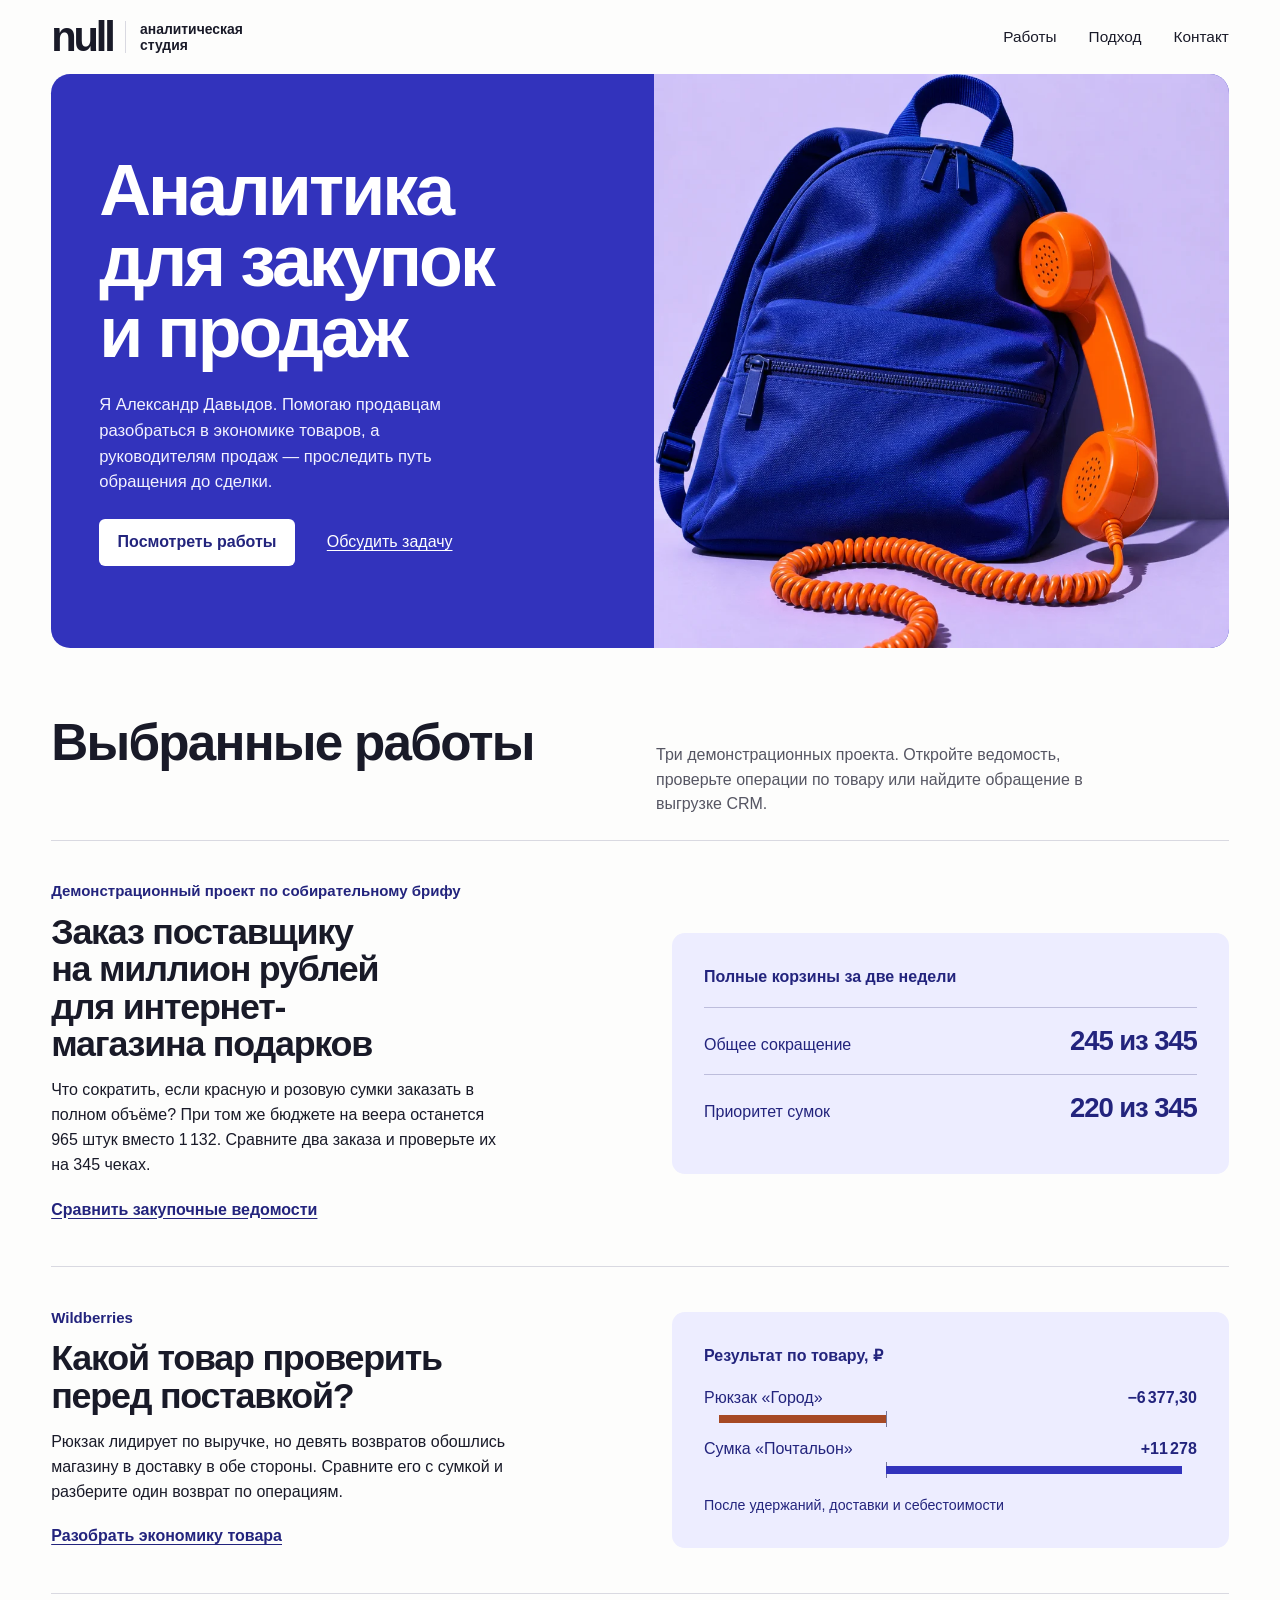
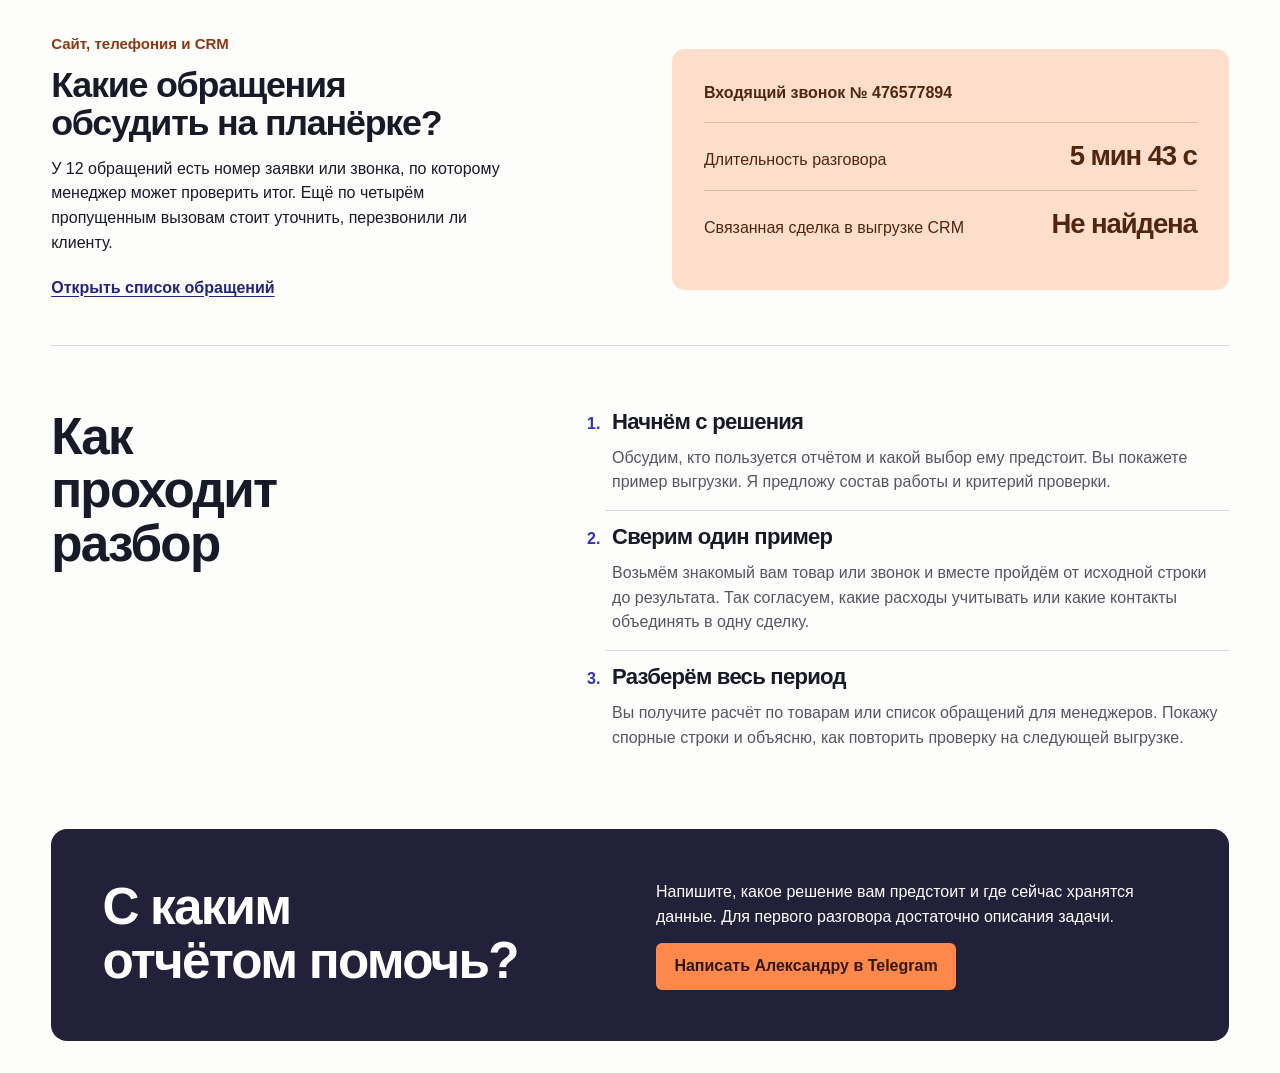
==== index.html @ a8986201 "Publish the gift shop order case and budget calculator" ====
<!doctype html><html lang="ru"><head><meta charset="utf-8"><meta name="viewport" content="width=device-width,initial-scale=1"><title>Аналитическая студия Александра Давыдова · null</title><meta name="description" content="Аналитическая студия Александра Давыдова. Разбор экономики товаров, сверка обращений с CRM и закупка в пределах бюджета."><link rel="stylesheet" href="style.css?v=4"></head><body class="home"><nav aria-label="Основное меню"><a class="brand" href="index.html" aria-label="Студия null, главная">null<span>аналитическая студия</span></a><div><a href="#cases">Работы</a><a href="#approach">Подход</a><a href="#contact">Контакт</a></div></nav><main><header class="studio-intro">
  <div class="hero-copy">
    <h1>Аналитика для закупок и продаж</h1>
    <p>Я Александр Давыдов. Помогаю продавцам разобраться в экономике товаров, а руководителям продаж — проследить путь обращения до сделки.</p>
    <div class="actions"><a class="button" href="#cases">Посмотреть работы</a><a href="#contact">Обсудить задачу</a></div>
  </div>
  <img class="hero-art" src="studio-still-life.webp" width="960" height="960" fetchpriority="high" alt="Синий рюкзак и оранжевая телефонная трубка">
</header>

<section id="cases" class="portfolio">
  <header class="section-head">
    <h2>Выбранные работы</h2>
    <p>Три демонстрационных проекта. Откройте ведомость, проверьте операции по товару или найдите обращение в выгрузке CRM.</p>
  </header>
  <article class="work work-goods">
    <div class="work-copy">
      <p class="case-domain">Демонстрационный проект по собирательному брифу</p>
      <h3><a href="gift-shop-order.html">Заказ поставщику на миллион рублей для интернет-магазина подарков</a></h3>
      <p>Что сократить, если красную и розовую сумки заказать в полном объёме? При том же бюджете на веера останется 965 штук вместо 1 132. Сравните два заказа и проверьте их на 345 чеках.</p>
      <a class="case-link" href="gift-shop-order.html">Сравнить закупочные ведомости</a>
    </div>
    <figure class="sample calls purchase-sample"><figcaption>Полные корзины за две недели</figcaption><dl>
      <div><dt>Общее сокращение</dt><dd>245 из 345</dd></div>
      <div><dt>Приоритет сумок</dt><dd>220 из 345</dd></div>
    </dl></figure>
  </article>
  <article class="work work-goods">
    <div class="work-copy">
      <p class="case-domain">Wildberries</p>
      <h3><a href="wildberries.html">Какой товар проверить перед поставкой?</a></h3>
      <p>Рюкзак лидирует по выручке, но девять возвратов обошлись магазину в доставку в обе стороны. Сравните его с сумкой и разберите один возврат по операциям.</p>
      <a class="case-link" href="wildberries.html">Разобрать экономику товара</a>
    </div>
    <figure class="sample goods">
      <figcaption>Результат по товару, ₽</figcaption>
      <div class="bar-row"><div><span>Рюкзак «Город»</span><strong>−6 377,30</strong></div><div class="bar-track"><i class="loss"></i></div></div>
      <div class="bar-row"><div><span>Сумка «Почтальон»</span><strong>+11 278</strong></div><div class="bar-track"><i class="gain"></i></div></div>
      <p>После удержаний, доставки и себестоимости</p>
    </figure>
  </article>
  <article class="work work-sales">
    <div class="work-copy">
      <p class="case-domain">Сайт, телефония и CRM</p>
      <h3><a href="funnel.html">Какие обращения обсудить на планёрке?</a></h3>
      <p>У 12 обращений есть номер заявки или звонка, по которому менеджер может проверить итог. Ещё по четырём пропущенным вызовам стоит уточнить, перезвонили ли клиенту.</p>
      <a class="case-link" href="funnel.html">Открыть список обращений</a>
    </div>
    <figure class="sample calls">
      <figcaption>Входящий звонок № 476577894</figcaption>
      <dl><div><dt>Длительность разговора</dt><dd>5 мин 43 с</dd></div>
      <div><dt>Связанная сделка в выгрузке CRM</dt><dd>Не найдена</dd></div></dl>
    </figure>
  </article>
</section>

<section id="approach" class="approach">
  <h2>Как проходит разбор</h2>
  <ol>
    <li><h3>Начнём с решения</h3><p>Обсудим, кто пользуется отчётом и какой выбор ему предстоит. Вы покажете пример выгрузки. Я предложу состав работы и критерий проверки.</p></li>
    <li><h3>Сверим один пример</h3><p>Возьмём знакомый вам товар или звонок и вместе пройдём от исходной строки до результата. Так согласуем, какие расходы учитывать или какие контакты объединять в одну сделку.</p></li>
    <li><h3>Разберём весь период</h3><p>Вы получите расчёт по товарам или список обращений для менеджеров. Покажу спорные строки и объясню, как повторить проверку на следующей выгрузке.</p></li>
  </ol>
</section>

<section id="contact" class="studio-contact">
  <h2>С каким отчётом помочь?</h2>
  <div><p>Напишите, какое решение вам предстоит и где сейчас хранятся данные. Для первого разговора достаточно описания задачи.</p>
  <a class="button" href="https://t.me/Datalake">Написать Александру в Telegram</a></div>
</section>
</main><script>document.querySelectorAll('select').forEach(s=>s.addEventListener('change',()=>{s.closest('section').querySelectorAll('[data-panel]').forEach(e=>e.hidden=e.dataset.panel!==s.value)}));</script></body></html>
---- style.css ----
:root {
  color-scheme: light;
  --ink: #191a28;
  --muted: #565663;
  --blue: #3233bc;
  --blue-dark: #23247d;
  --lilac: #ededff;
  --peach: #ffdfcb;
  --orange: #ff884a;
  --line: #d9d9e1;
  --space: clamp(1rem, 4vw, 3.5rem);
  --measure: 1280px;
  font: 100%/1.55 Inter, "Helvetica Neue", Arial, sans-serif;
  color: var(--ink);
  background: #fdfdfc;
}
* { box-sizing: border-box; }
body, figure, dl, dd { margin: 0; }
html { scroll-padding-top: 1rem; }
main, nav { width: min(100%, var(--measure)); margin-inline: auto; padding-inline: var(--space); }
nav { display: flex; justify-content: space-between; align-items: center; gap: 1rem; padding-block: 1rem; }
.brand { display: inline-flex; gap: .8rem; align-items: center; font-weight: 800; font-size: 2.6rem; line-height: 1; letter-spacing: -.075em; color: var(--ink); }
.brand span { max-width: 8em; border-left: 1px solid var(--line); padding-left: .85rem; font-size: .87rem; font-weight: 550; letter-spacing: 0; line-height: 1.15; }
nav div, .actions { display: flex; align-items: center; gap: clamp(.8rem, 2.5vw, 2rem); flex-wrap: wrap; }
nav a { text-decoration: none; color: var(--ink); }
nav div a { font-size: .96rem; padding: .4rem 0; }
nav div a:hover, nav [aria-current=page] { text-decoration: underline; color: var(--blue); }
a { color: var(--blue-dark); text-underline-offset: .2em; }
a:focus-visible, summary:focus-visible, select:focus-visible, .scroll:focus-visible { outline: 3px solid #d75c1c; outline-offset: 3px; }
h1, h2, h3 { margin: 0; font-weight: 630; text-wrap: balance; line-height: 1.05; letter-spacing: -.034em; }
h1 { font-size: clamp(2.5rem, 5.1vw, 4.8rem); }
h2 { font-size: clamp(2rem, 4vw, 3.5rem); }
h3 { font-size: clamp(1.4rem, 2.2vw, 2rem); }
p { margin: .8rem 0; }
.button { display: inline-flex; align-items: center; justify-content: center; min-height: 46px; padding: .7rem 1.15rem; border-radius: .38rem; background: var(--blue); color: white; text-decoration: none; font-weight: 650; }
.button:hover { background: var(--blue-dark); }
.studio-intro { display: grid; grid-template-columns: 1.05fr 1fr; overflow: hidden; border-radius: 1.2rem; color: white; background: var(--blue); }
.hero-copy { align-self: center; padding: clamp(1.5rem, 3.75vw, 3.4rem); }
.hero-copy h1 { font-size: clamp(3rem, 5.6vw, 5.3rem); line-height: .99; max-width: 13ch; letter-spacing: -.041em; }
.hero-copy p { max-width: 38ch; margin: 1.5rem 0; color: #f2f2ff; font-size: clamp(1rem, 1.3vw, 1.14rem); }
.hero-copy .button { background: white; color: var(--blue-dark); }
.hero-copy .button:hover { background: var(--lilac); }
.hero-copy .actions > a:not(.button) { color: white; }
.hero-art { display: block; width: 100%; height: 100%; min-height: 23rem; object-fit: cover; }
.portfolio { padding-top: clamp(2.8rem, 5.3vw, 5rem); }
.section-head { display: grid; grid-template-columns: 1fr 1fr; gap: 2rem; align-items: baseline; padding-bottom: 1.4rem; }
.section-head p { color: var(--muted); margin: 0; max-width: 48ch; }
.work { display: grid; grid-template-columns: 1fr 1fr; gap: clamp(2rem, 5vw, 5rem); align-items: center; border-top: 1px solid var(--line); padding: clamp(1.6rem, 3vw, 2.8rem) 0; }
.work-copy > p:not(.case-domain) { max-width: 52ch; margin: .9rem 0; }
.case-domain { color: var(--blue-dark); font-size: .94rem; font-weight: 700; margin: 0 0 .7rem; }
.work-sales .case-domain { color: #8e3813; }
.work h3 { max-width: 23ch; font-size: clamp(1.8rem, 2.8vw, 2.6rem); }
.work h3 a { color: inherit; text-decoration: none; }
.work h3 a:hover, .case-link:hover { text-decoration: underline; }
.case-link { display: inline-block; padding-block: .35rem; font-weight: 650; }
.sample { min-width: 0; border-radius: .8rem; padding: clamp(1.25rem, 2.5vw, 2.3rem); font-variant-numeric: tabular-nums; }
.sample figcaption { font-weight: 650; margin-bottom: 1.05rem; }
.goods { background: var(--lilac); color: var(--blue-dark); }
.bar-row { margin-block: .65rem; }
.bar-row > div:first-child { display: flex; justify-content: space-between; align-items: baseline; gap: .6rem; }
.bar-row strong { white-space: nowrap; }
.bar-track { height: 1rem; position: relative; }
.bar-track::before { content: ""; position: absolute; left: 37%; inset-block: 0; width: 1px; background: #77779a; }
.bar-track i { position: absolute; top: .28rem; height: .48rem; }
.loss { background: #a64924; width: 33.93%; right: 63%; }
.gain { background: var(--blue); left: 37%; width: 60%; }
.goods > p { margin: 1rem 0 0; font-size: .89rem; }
.calls { color: #52250f; background: var(--peach); }
.calls dl > div { border-top: 1px solid #dbb99e; display: flex; align-items: baseline; justify-content: space-between; gap: .75rem; padding-block: .75rem; }
.calls dd { font-size: clamp(1.2rem, 2.15vw, 1.9rem); font-weight: 600; white-space: nowrap; letter-spacing: -.04em; }
.approach { border-top: 1px solid var(--line); display: grid; grid-template-columns: .85fr 1.15fr; gap: 3rem; padding-block: clamp(2.5rem, 5vw, 4.7rem); }
.approach h2 { max-width: 10ch; }
.approach ol { margin: 0; padding-left: 1.6rem; }
.approach li { padding: .9rem 0 .9rem .45rem; border-top: 1px solid var(--line); }
.approach li:first-child { padding-top: 0; border: 0; }
.approach li::marker { color: var(--blue); font-weight: 700; }
.approach h3 { font-size: 1.38rem; }
.approach li p { color: var(--muted); margin-bottom: 0; }
.studio-contact, .order { border-radius: 1rem; margin-bottom: 2rem; padding: clamp(1.4rem, 4vw, 3.7rem); background: #222139; color: white; }
.studio-contact { display: grid; grid-template-columns: 1fr 1fr; align-items: start; gap: 2rem; }
.studio-contact p { margin-top: 0; }
.studio-contact .button, .order .button { background: var(--orange); color: #331702; }
.studio-contact .button:hover, .order .button:hover { background: #ffac80; }
.study { --wash: var(--lilac); --study-ink: var(--blue-dark); }
.study-calls { --wash: var(--peach); --study-ink: #622908; }
.study main > header { background: var(--wash); color: var(--study-ink); padding: clamp(1.45rem, 4.5vw, 4.25rem); border-radius: 1rem; }
.study main > header h1 { max-width: 22ch; margin: .9rem 0 1.3rem; }
.study main > header p { max-width: 72ch; font-size: clamp(1rem, 1.35vw, 1.14rem); }
.study main > header a { color: inherit; font-weight: 650; }
.study small { font-size: .94rem; }
.study section { padding-block: clamp(1.8rem, 3vw, 3rem); border-bottom: 1px solid var(--line); }
.study section h2 { font-size: clamp(1.7rem, 2.8vw, 2.5rem); margin-bottom: 1rem; }
.study section p { max-width: 72ch; }
.study .order { margin-top: 1.8rem; }
.order .actions a:not(.button) { color: white; }
footer { color: var(--muted); padding: .5rem 0 2rem; }
.scroll { overflow-x: auto; max-width: 100%; }
table { width: 100%; border-collapse: collapse; font-variant-numeric: tabular-nums; }
th, td { padding: .65rem .85rem; border-bottom: 1px solid var(--line); text-align: right; }
td { white-space: nowrap; }
th { font-size: .9rem; background: #f2f2f5; }
td:first-child, th:first-child { text-align: left; }
.study-goods section:first-of-type tbody tr:last-child { background: var(--wash); font-weight: 650; }
label { display: flex; gap: .8rem; align-items: center; flex-wrap: wrap; }
select { font: inherit; border: 1px solid #898995; background: white; color: inherit; border-radius: .35rem; max-width: 100%; padding: .6rem; }
.formula { width: fit-content; background: var(--wash); color: var(--study-ink); border-radius: .35rem; padding: .6rem 1rem; font-size: clamp(1.1rem, 2vw, 1.65rem); font-variant-numeric: tabular-nums; }
summary { cursor: pointer; font-weight: 650; color: var(--study-ink); padding: .6rem 0; }
.bridge { max-width: 44rem; padding: 0; }
.bridge li { display: flex; justify-content: space-between; gap: 1rem; padding: .5rem .8rem; border-bottom: 1px solid var(--line); }
.bridge li:first-child, .bridge li:last-child { background: var(--wash); }
.scrolltip { display: none; color: var(--muted); font-size: .9rem; }
@media (max-width: 760px) {
  .studio-intro, .work, .section-head, .approach, .studio-contact { grid-template-columns: 1fr; }
  .hero-copy { padding: 1.6rem; }
  .hero-copy h1 { font-size: clamp(2.6rem, 8.5vw, 4rem); }
  .hero-art { min-height: 0; height: clamp(13rem, 74vw, 25rem); object-position: center 55%; }
  .section-head, .work, .approach, .studio-contact { gap: 1.1rem; }
  .scrolltip { display: block; }
  .calls dl > div { flex-wrap: wrap; }
  .approach h2 { max-width: none; }
}
@media (max-width: 540px) {
  .brand span { display: none; }
  nav div a { font-size: .92rem; }
  nav { padding-block: .85rem; }
  td, th { padding: .48rem; }
  .study main > header { padding-inline: 1.15rem; }
}

.purchase-sample { background: var(--lilac); color: var(--blue-dark); }
.purchase-sample dl > div { border-color: #bdbddc; }
.study blockquote { margin: 1.25rem 0; padding-left: 1rem; border-left: .24rem solid currentColor; }
#budget { width: 11rem; max-width: 100%; padding: .6rem; background: white; border: 1px solid #898995; border-radius: .35rem; font: inherit; }
#budget:focus-visible { outline: 3px solid #d75c1c; outline-offset: 3px; }
#budget-error { color: #903311; }
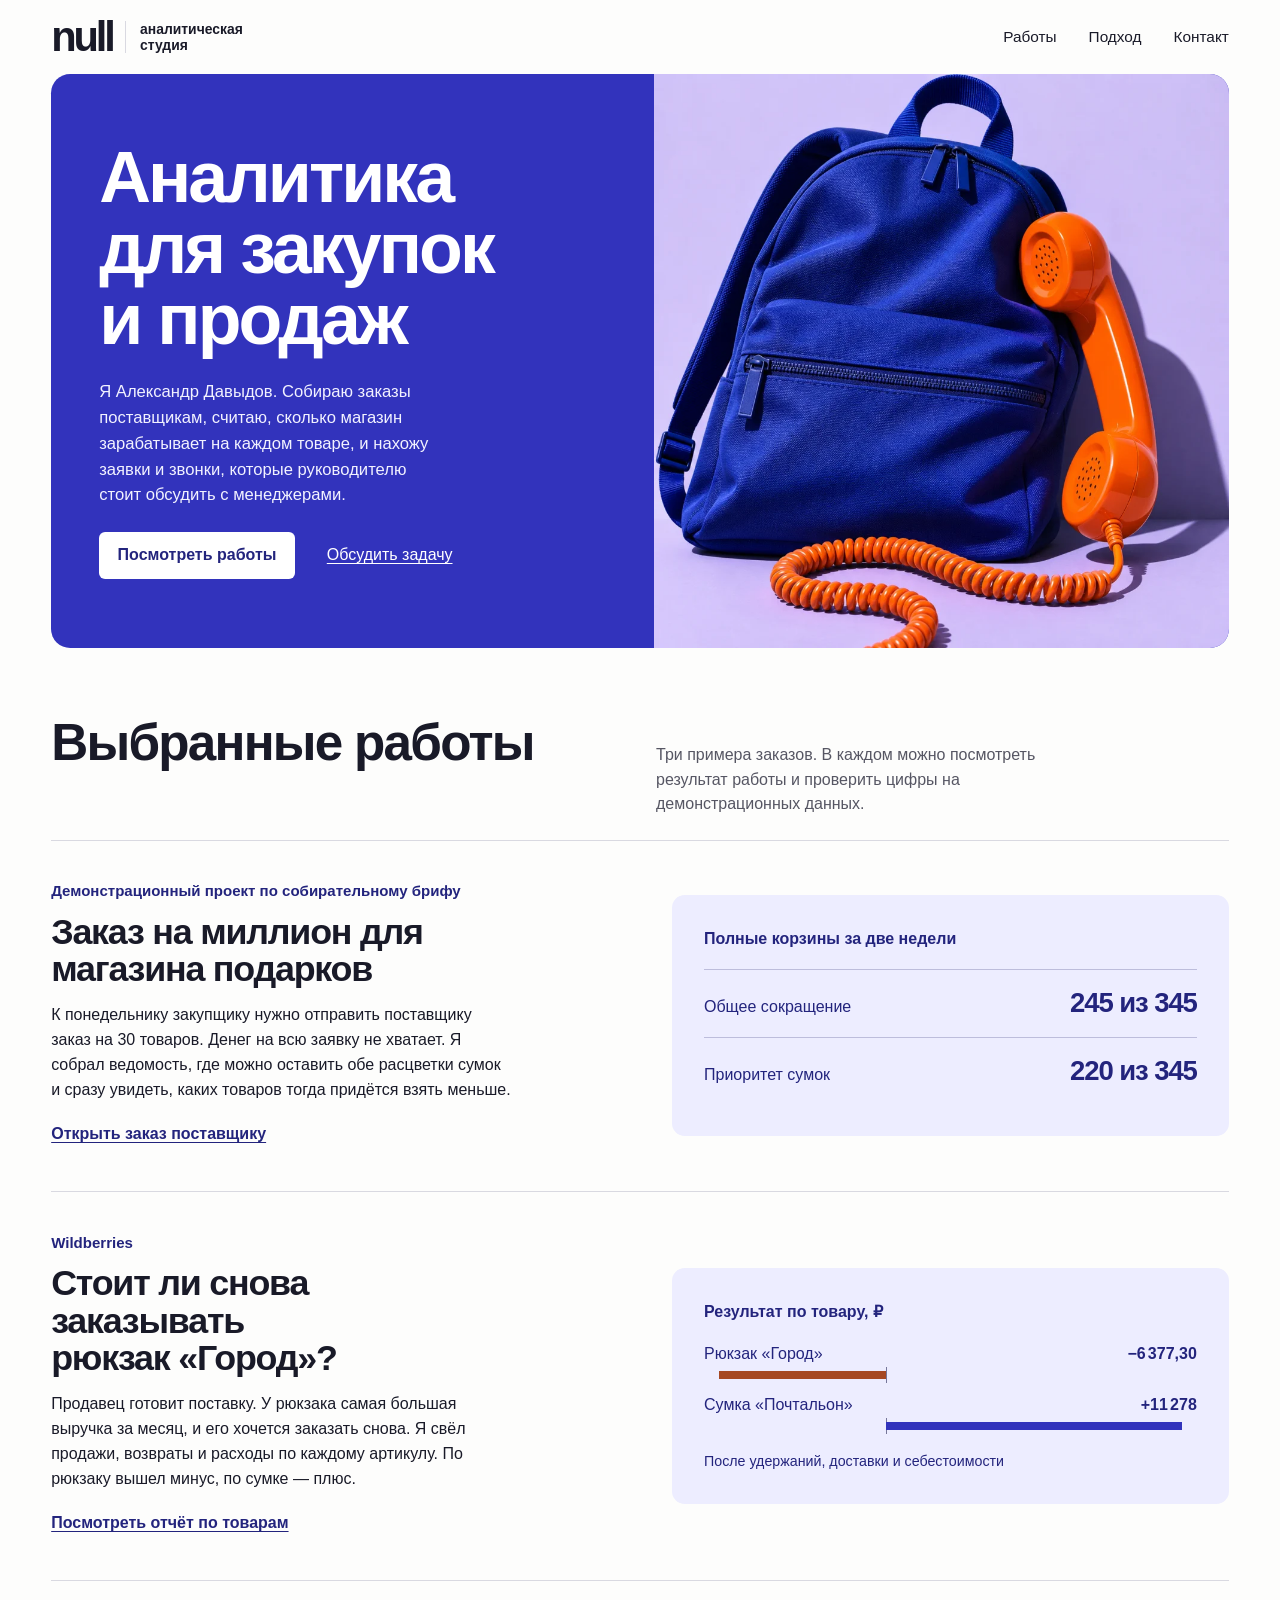
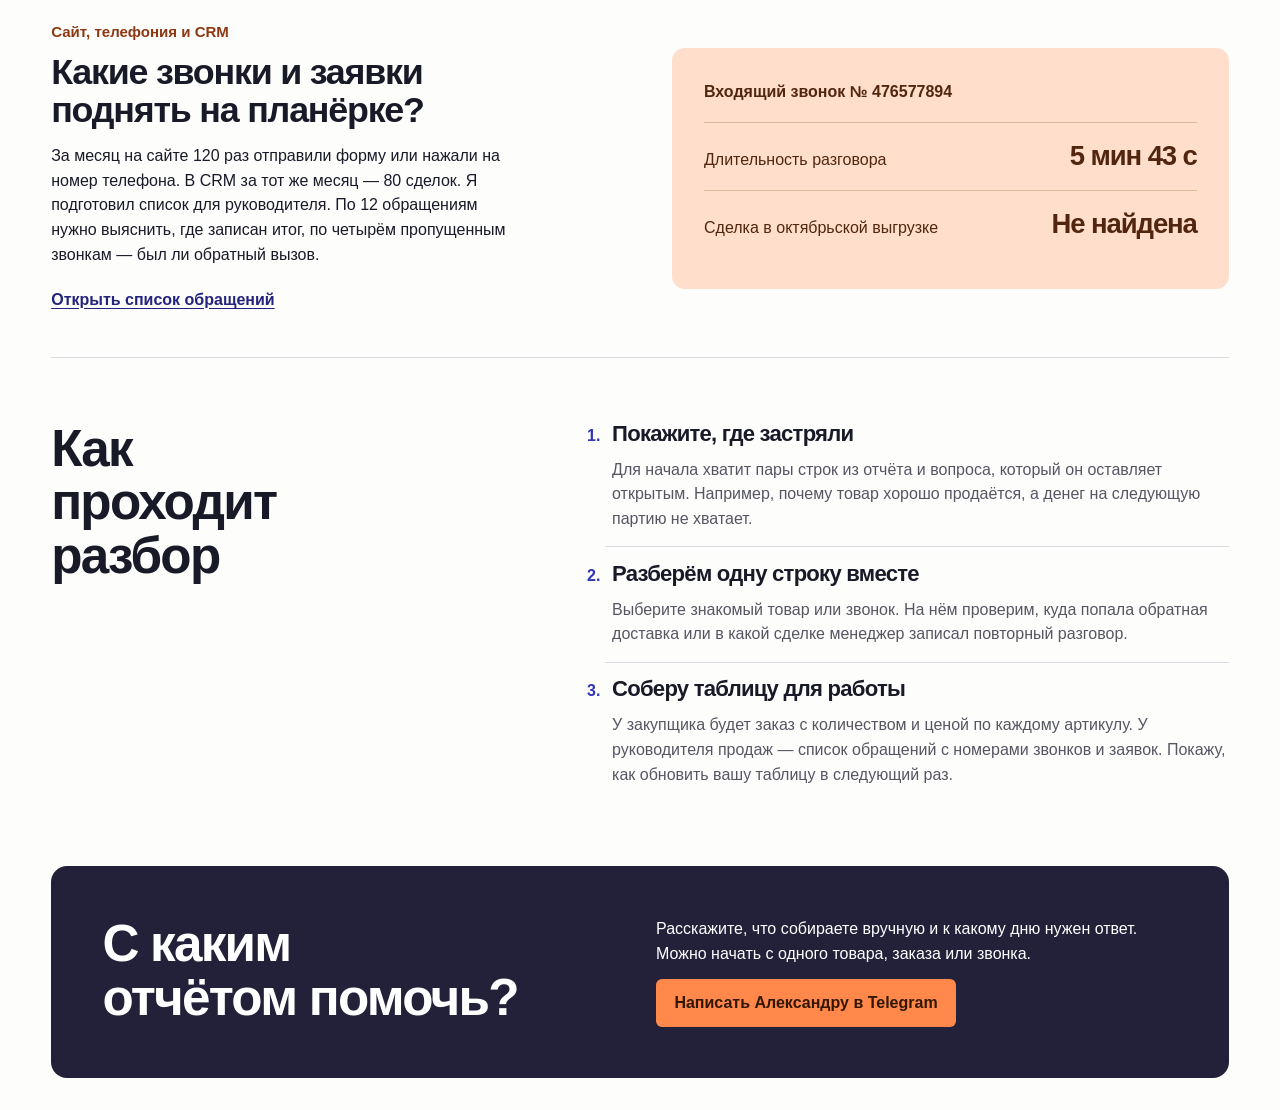
==== commit 65f17431: "Present studio work through buyer and sales decisions" ====
--- a/index.html
+++ b/index.html
@@ -1,7 +1,7 @@
 <!doctype html><html lang="ru"><head><meta charset="utf-8"><meta name="viewport" content="width=device-width,initial-scale=1"><title>Аналитическая студия Александра Давыдова · null</title><meta name="description" content="Аналитическая студия Александра Давыдова. Разбор экономики товаров, сверка обращений с CRM и закупка в пределах бюджета."><link rel="stylesheet" href="style.css?v=4"></head><body class="home"><nav aria-label="Основное меню"><a class="brand" href="index.html" aria-label="Студия null, главная">null<span>аналитическая студия</span></a><div><a href="#cases">Работы</a><a href="#approach">Подход</a><a href="#contact">Контакт</a></div></nav><main><header class="studio-intro">
   <div class="hero-copy">
     <h1>Аналитика для закупок и продаж</h1>
-    <p>Я Александр Давыдов. Помогаю продавцам разобраться в экономике товаров, а руководителям продаж — проследить путь обращения до сделки.</p>
+    <p>Я Александр Давыдов. Собираю заказы поставщикам, считаю, сколько магазин зарабатывает на каждом товаре, и нахожу заявки и звонки, которые руководителю стоит обсудить с менеджерами.</p>
     <div class="actions"><a class="button" href="#cases">Посмотреть работы</a><a href="#contact">Обсудить задачу</a></div>
   </div>
   <img class="hero-art" src="studio-still-life.webp" width="960" height="960" fetchpriority="high" alt="Синий рюкзак и оранжевая телефонная трубка">
@@ -10,14 +10,14 @@
 <section id="cases" class="portfolio">
   <header class="section-head">
     <h2>Выбранные работы</h2>
-    <p>Три демонстрационных проекта. Откройте ведомость, проверьте операции по товару или найдите обращение в выгрузке CRM.</p>
+    <p>Три примера заказов. В каждом можно посмотреть результат работы и проверить цифры на демонстрационных данных.</p>
   </header>
   <article class="work work-goods">
     <div class="work-copy">
       <p class="case-domain">Демонстрационный проект по собирательному брифу</p>
-      <h3><a href="gift-shop-order.html">Заказ поставщику на миллион рублей для интернет-магазина подарков</a></h3>
-      <p>Что сократить, если красную и розовую сумки заказать в полном объёме? При том же бюджете на веера останется 965 штук вместо 1 132. Сравните два заказа и проверьте их на 345 чеках.</p>
-      <a class="case-link" href="gift-shop-order.html">Сравнить закупочные ведомости</a>
+      <h3><a href="gift-shop-order.html">Заказ на миллион для магазина подарков</a></h3>
+      <p>К понедельнику закупщику нужно отправить поставщику заказ на 30 товаров. Денег на всю заявку не хватает. Я собрал ведомость, где можно оставить обе расцветки сумок и сразу увидеть, каких товаров тогда придётся взять меньше.</p>
+      <a class="case-link" href="gift-shop-order.html">Открыть заказ поставщику</a>
     </div>
     <figure class="sample calls purchase-sample"><figcaption>Полные корзины за две недели</figcaption><dl>
       <div><dt>Общее сокращение</dt><dd>245 из 345</dd></div>
@@ -27,9 +27,9 @@
   <article class="work work-goods">
     <div class="work-copy">
       <p class="case-domain">Wildberries</p>
-      <h3><a href="wildberries.html">Какой товар проверить перед поставкой?</a></h3>
-      <p>Рюкзак лидирует по выручке, но девять возвратов обошлись магазину в доставку в обе стороны. Сравните его с сумкой и разберите один возврат по операциям.</p>
-      <a class="case-link" href="wildberries.html">Разобрать экономику товара</a>
+      <h3><a href="wildberries.html">Стоит ли снова заказывать рюкзак «Город»?</a></h3>
+      <p>Продавец готовит поставку. У рюкзака самая большая выручка за месяц, и его хочется заказать снова. Я свёл продажи, возвраты и расходы по каждому артикулу. По рюкзаку вышел минус, по сумке — плюс.</p>
+      <a class="case-link" href="wildberries.html">Посмотреть отчёт по товарам</a>
     </div>
     <figure class="sample goods">
       <figcaption>Результат по товару, ₽</figcaption>
@@ -41,14 +41,14 @@
   <article class="work work-sales">
     <div class="work-copy">
       <p class="case-domain">Сайт, телефония и CRM</p>
-      <h3><a href="funnel.html">Какие обращения обсудить на планёрке?</a></h3>
-      <p>У 12 обращений есть номер заявки или звонка, по которому менеджер может проверить итог. Ещё по четырём пропущенным вызовам стоит уточнить, перезвонили ли клиенту.</p>
+      <h3><a href="funnel.html">Какие звонки и заявки поднять на планёрке?</a></h3>
+      <p>За месяц на сайте 120 раз отправили форму или нажали на номер телефона. В CRM за тот же месяц — 80 сделок. Я подготовил список для руководителя. По 12 обращениям нужно выяснить, где записан итог, по четырём пропущенным звонкам — был ли обратный вызов.</p>
       <a class="case-link" href="funnel.html">Открыть список обращений</a>
     </div>
     <figure class="sample calls">
       <figcaption>Входящий звонок № 476577894</figcaption>
       <dl><div><dt>Длительность разговора</dt><dd>5 мин 43 с</dd></div>
-      <div><dt>Связанная сделка в выгрузке CRM</dt><dd>Не найдена</dd></div></dl>
+      <div><dt>Сделка в октябрьской выгрузке</dt><dd>Не найдена</dd></div></dl>
     </figure>
   </article>
 </section>
@@ -56,15 +56,15 @@
 <section id="approach" class="approach">
   <h2>Как проходит разбор</h2>
   <ol>
-    <li><h3>Начнём с решения</h3><p>Обсудим, кто пользуется отчётом и какой выбор ему предстоит. Вы покажете пример выгрузки. Я предложу состав работы и критерий проверки.</p></li>
-    <li><h3>Сверим один пример</h3><p>Возьмём знакомый вам товар или звонок и вместе пройдём от исходной строки до результата. Так согласуем, какие расходы учитывать или какие контакты объединять в одну сделку.</p></li>
-    <li><h3>Разберём весь период</h3><p>Вы получите расчёт по товарам или список обращений для менеджеров. Покажу спорные строки и объясню, как повторить проверку на следующей выгрузке.</p></li>
+    <li><h3>Покажите, где застряли</h3><p>Для начала хватит пары строк из отчёта и вопроса, который он оставляет открытым. Например, почему товар хорошо продаётся, а денег на следующую партию не хватает.</p></li>
+    <li><h3>Разберём одну строку вместе</h3><p>Выберите знакомый товар или звонок. На нём проверим, куда попала обратная доставка или в какой сделке менеджер записал повторный разговор.</p></li>
+    <li><h3>Соберу таблицу для работы</h3><p>У закупщика будет заказ с количеством и ценой по каждому артикулу. У руководителя продаж — список обращений с номерами звонков и заявок. Покажу, как обновить вашу таблицу в следующий раз.</p></li>
   </ol>
 </section>
 
 <section id="contact" class="studio-contact">
   <h2>С каким отчётом помочь?</h2>
-  <div><p>Напишите, какое решение вам предстоит и где сейчас хранятся данные. Для первого разговора достаточно описания задачи.</p>
+  <div><p>Расскажите, что собираете вручную и к какому дню нужен ответ. Можно начать с одного товара, заказа или звонка.</p>
   <a class="button" href="https://t.me/Datalake">Написать Александру в Telegram</a></div>
 </section>
 </main><script>document.querySelectorAll('select').forEach(s=>s.addEventListener('change',()=>{s.closest('section').querySelectorAll('[data-panel]').forEach(e=>e.hidden=e.dataset.panel!==s.value)}));</script></body></html>
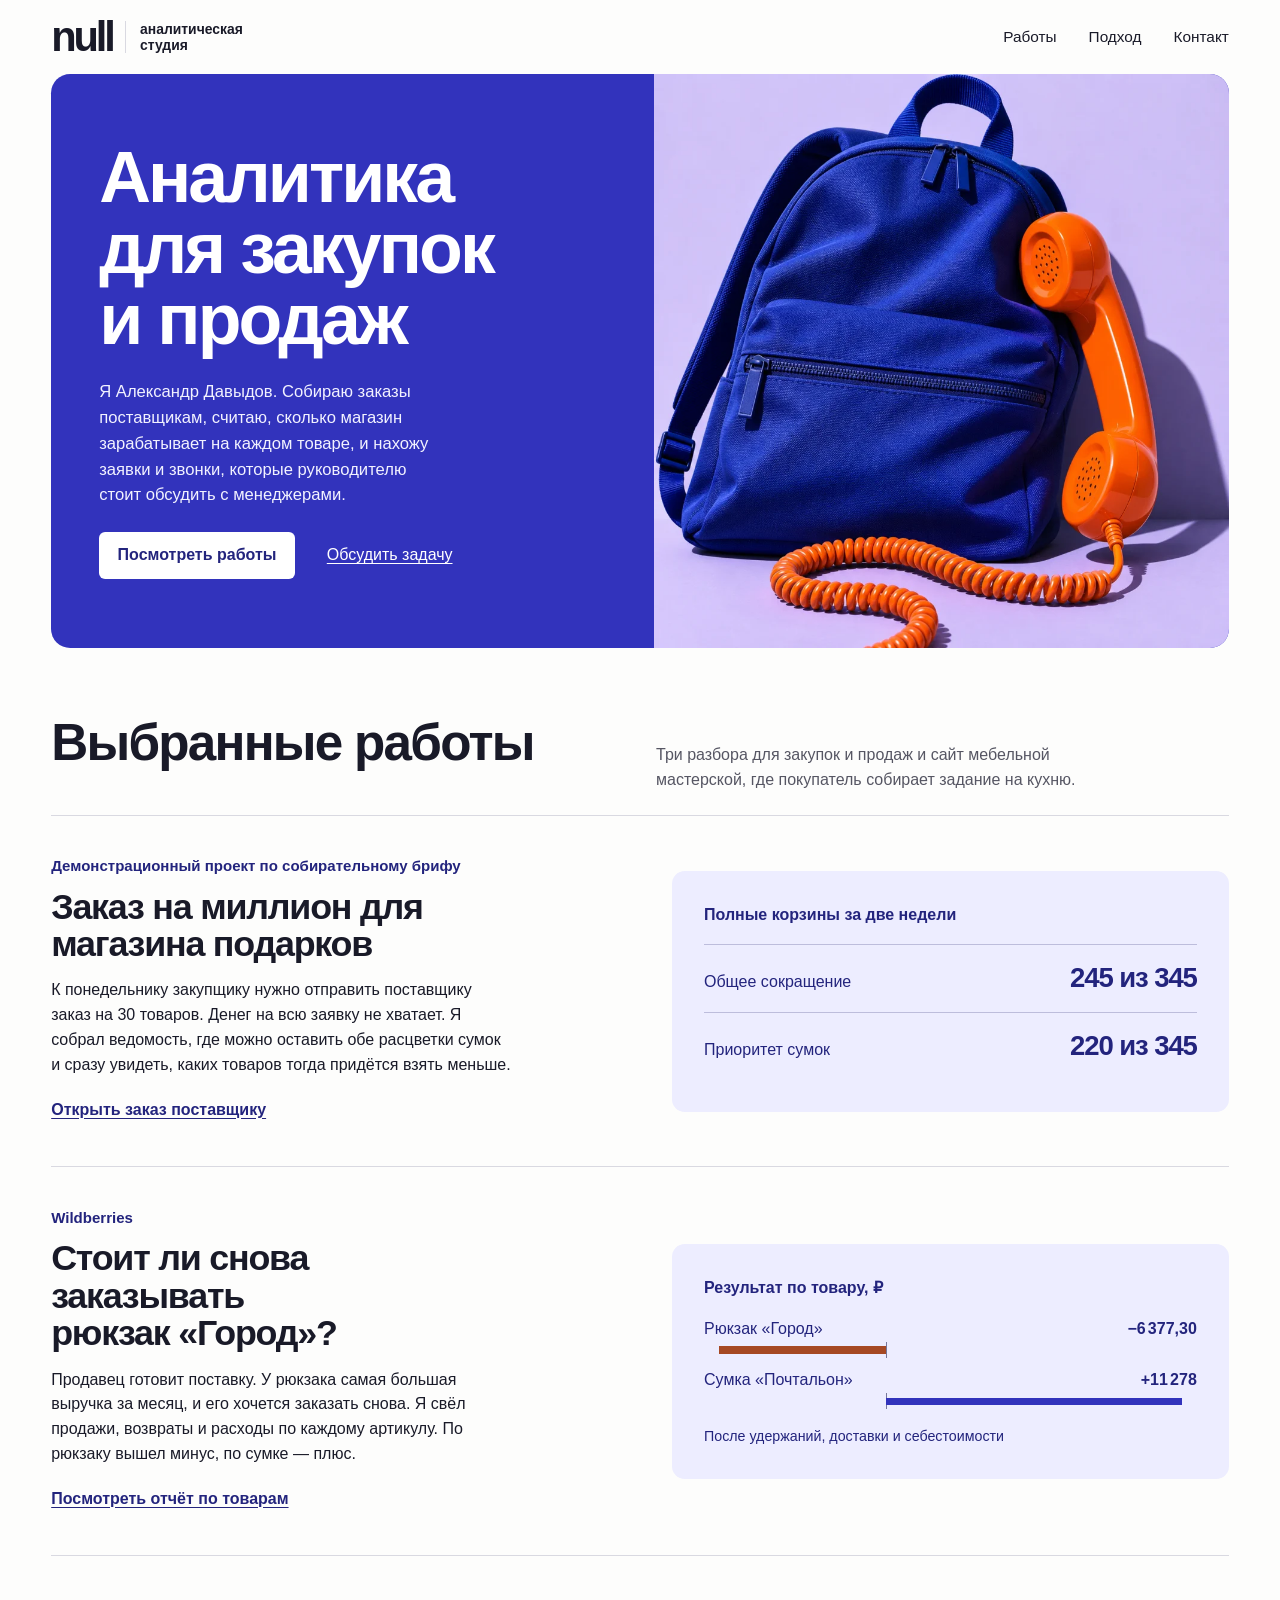
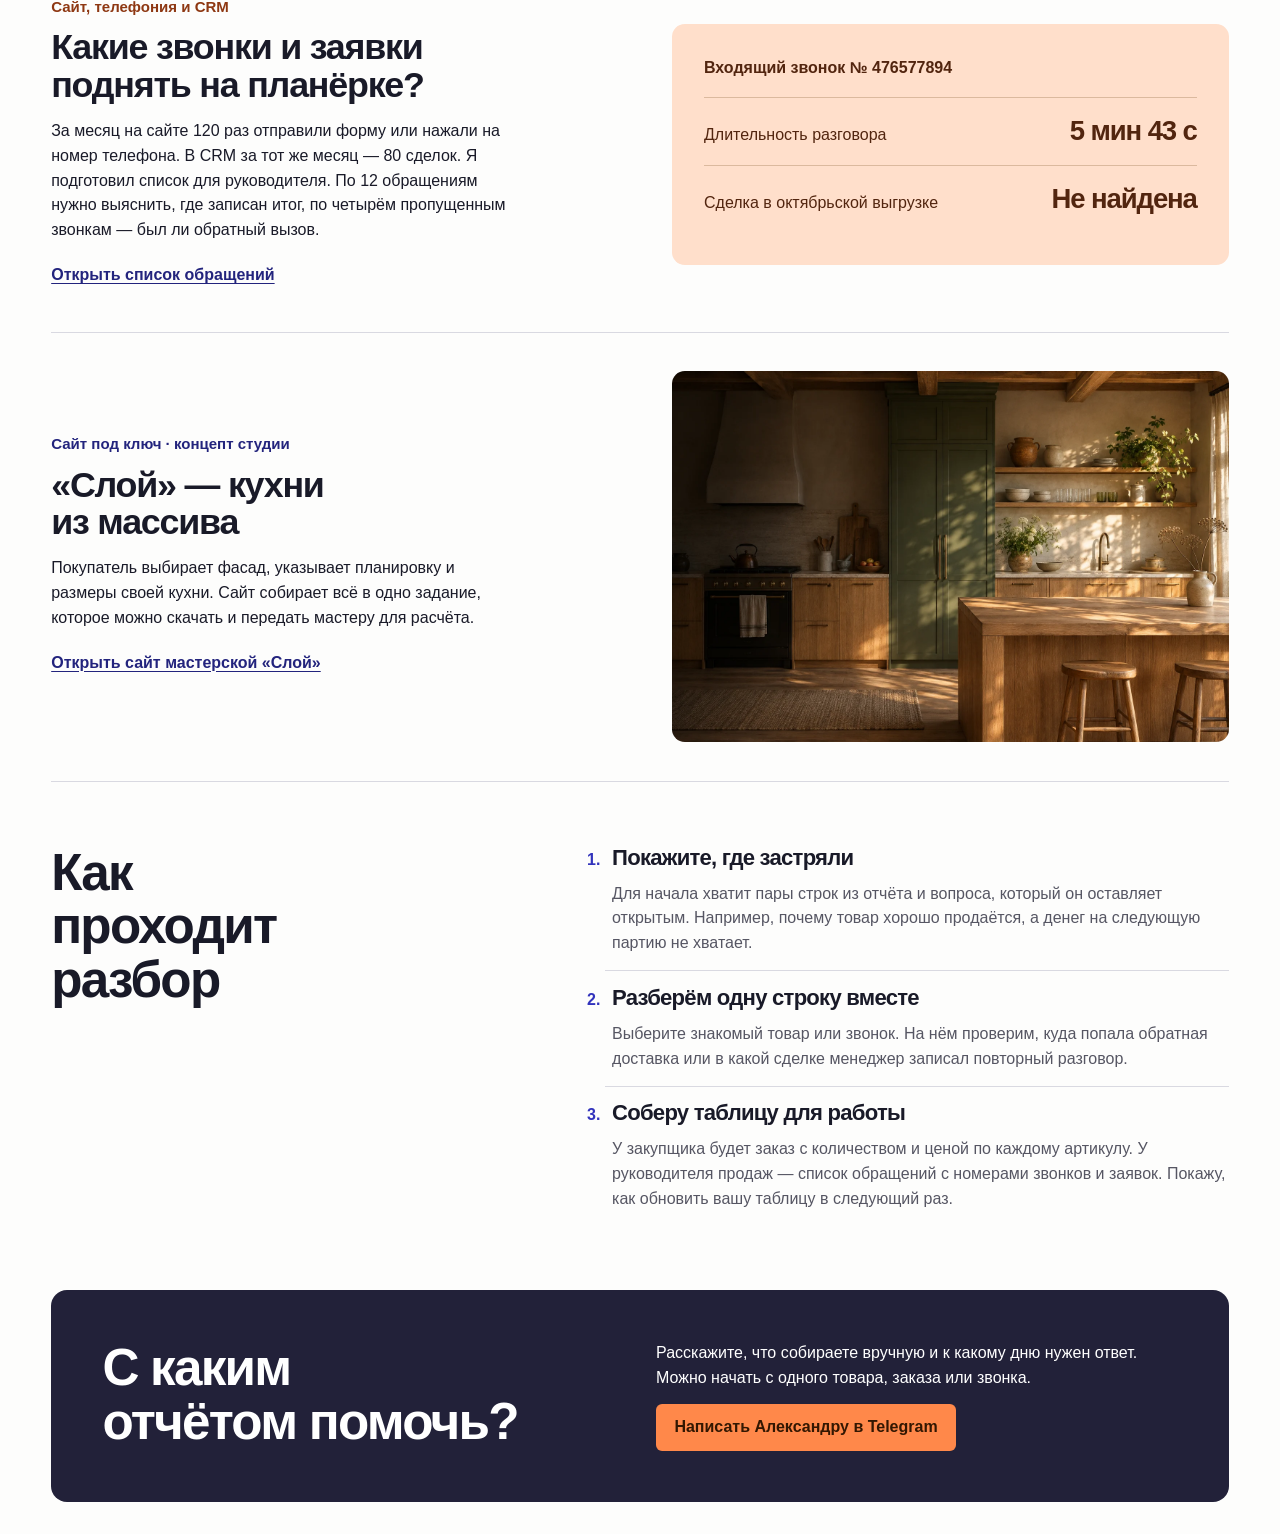
==== commit 6d9f5748: "Publish Sloy kitchen workshop and link it from the null portfolio" ====
--- a/index.html
+++ b/index.html
@@ -10,7 +10,7 @@
 <section id="cases" class="portfolio">
   <header class="section-head">
     <h2>Выбранные работы</h2>
-    <p>Три примера заказов. В каждом можно посмотреть результат работы и проверить цифры на демонстрационных данных.</p>
+    <p>Три разбора для закупок и продаж и сайт мебельной мастерской, где покупатель собирает задание на кухню.</p>
   </header>
   <article class="work work-goods">
     <div class="work-copy">
@@ -51,6 +51,15 @@
       <div><dt>Сделка в октябрьской выгрузке</dt><dd>Не найдена</dd></div></dl>
     </figure>
   </article>
+  <article class="work" id="sloy">
+    <div class="work-copy">
+      <p class="case-domain">Сайт под ключ · концепт студии</p>
+      <h3><a href="sloy/">«Слой» — кухни из массива</a></h3>
+      <p>Покупатель выбирает фасад, указывает планировку и размеры своей кухни. Сайт собирает всё в одно задание, которое можно скачать и передать мастеру для расчёта.</p>
+      <a class="case-link" href="sloy/">Открыть сайт мастерской «Слой»</a>
+    </div>
+    <a href="sloy/" aria-label="Посмотреть сайт «Слой»"><img src="sloy/assets/kitchen.webp" width="1536" height="1024" loading="lazy" style="display:block;width:100%;height:auto;border-radius:.8rem" alt="Дубовый остров и оливковые фасады кухни из коллекции «Тихий дом»"></a>
+  </article>
 </section>
 
 <section id="approach" class="approach">
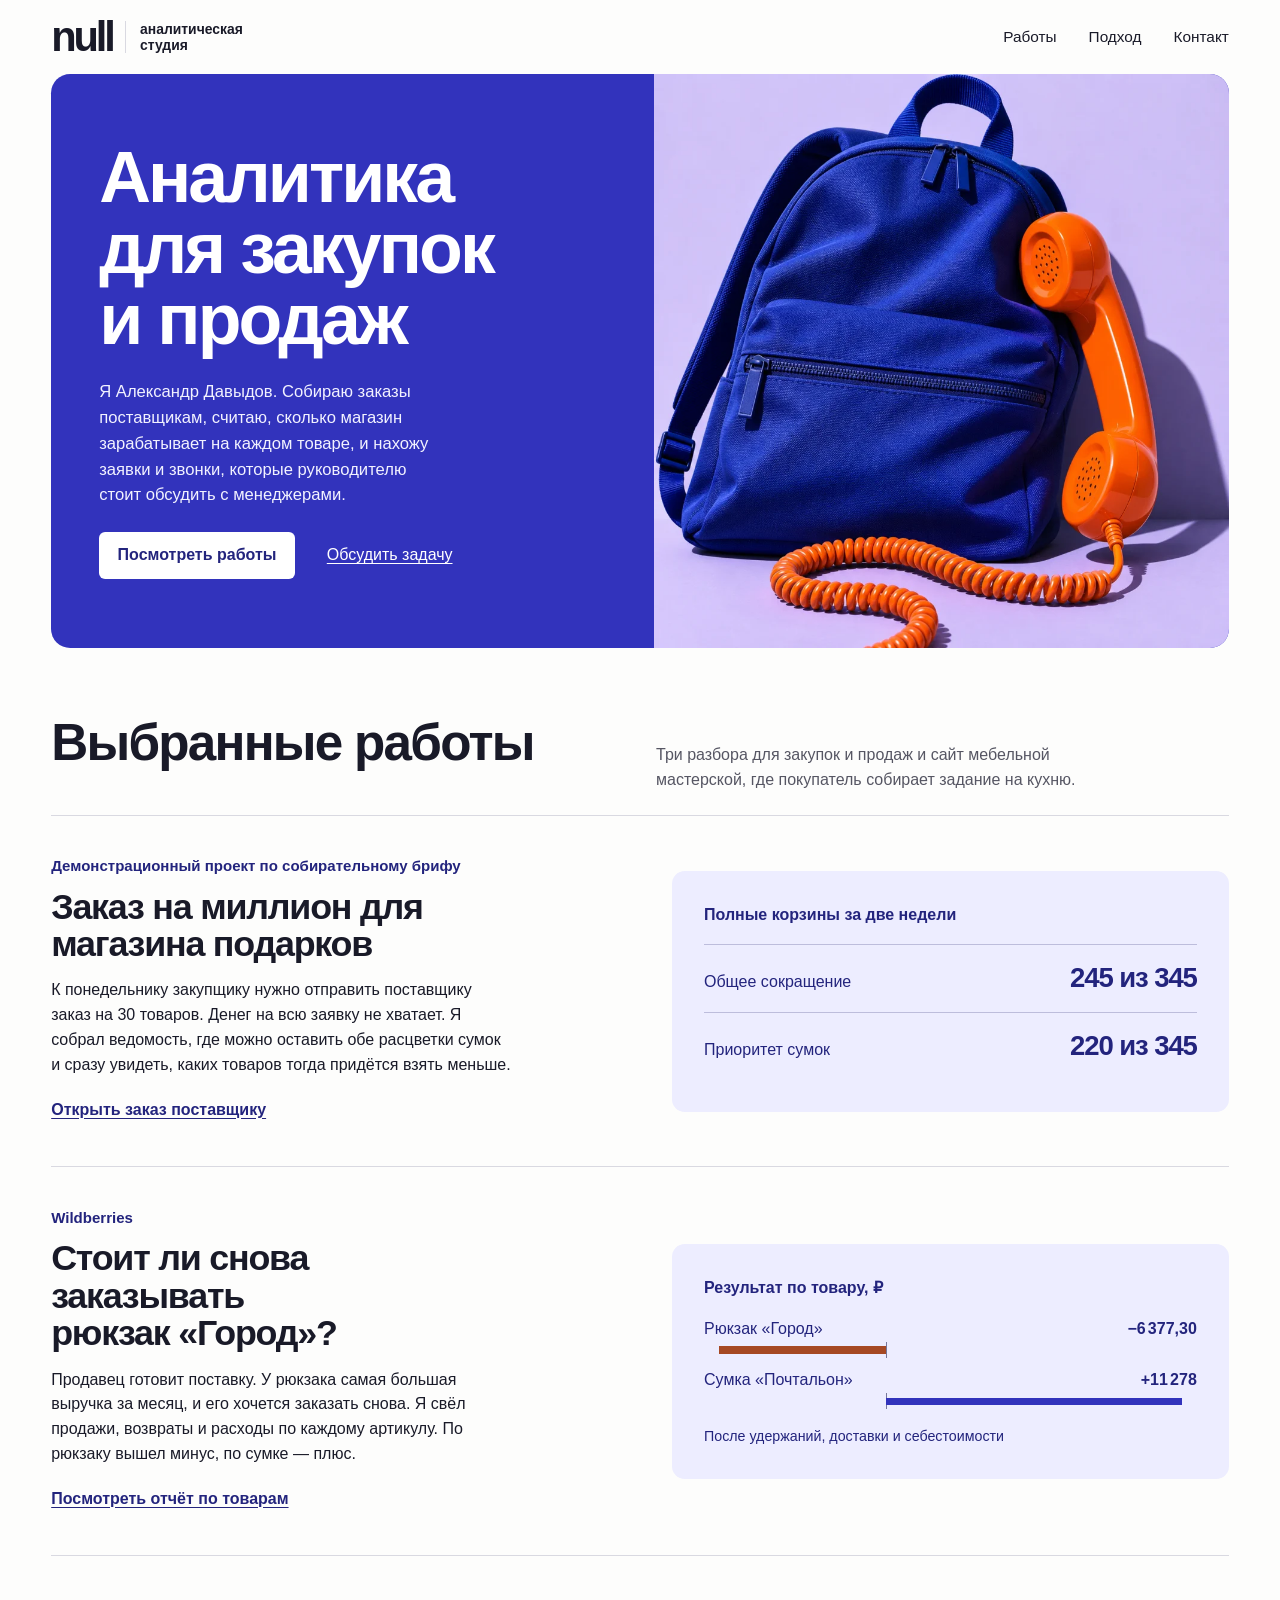
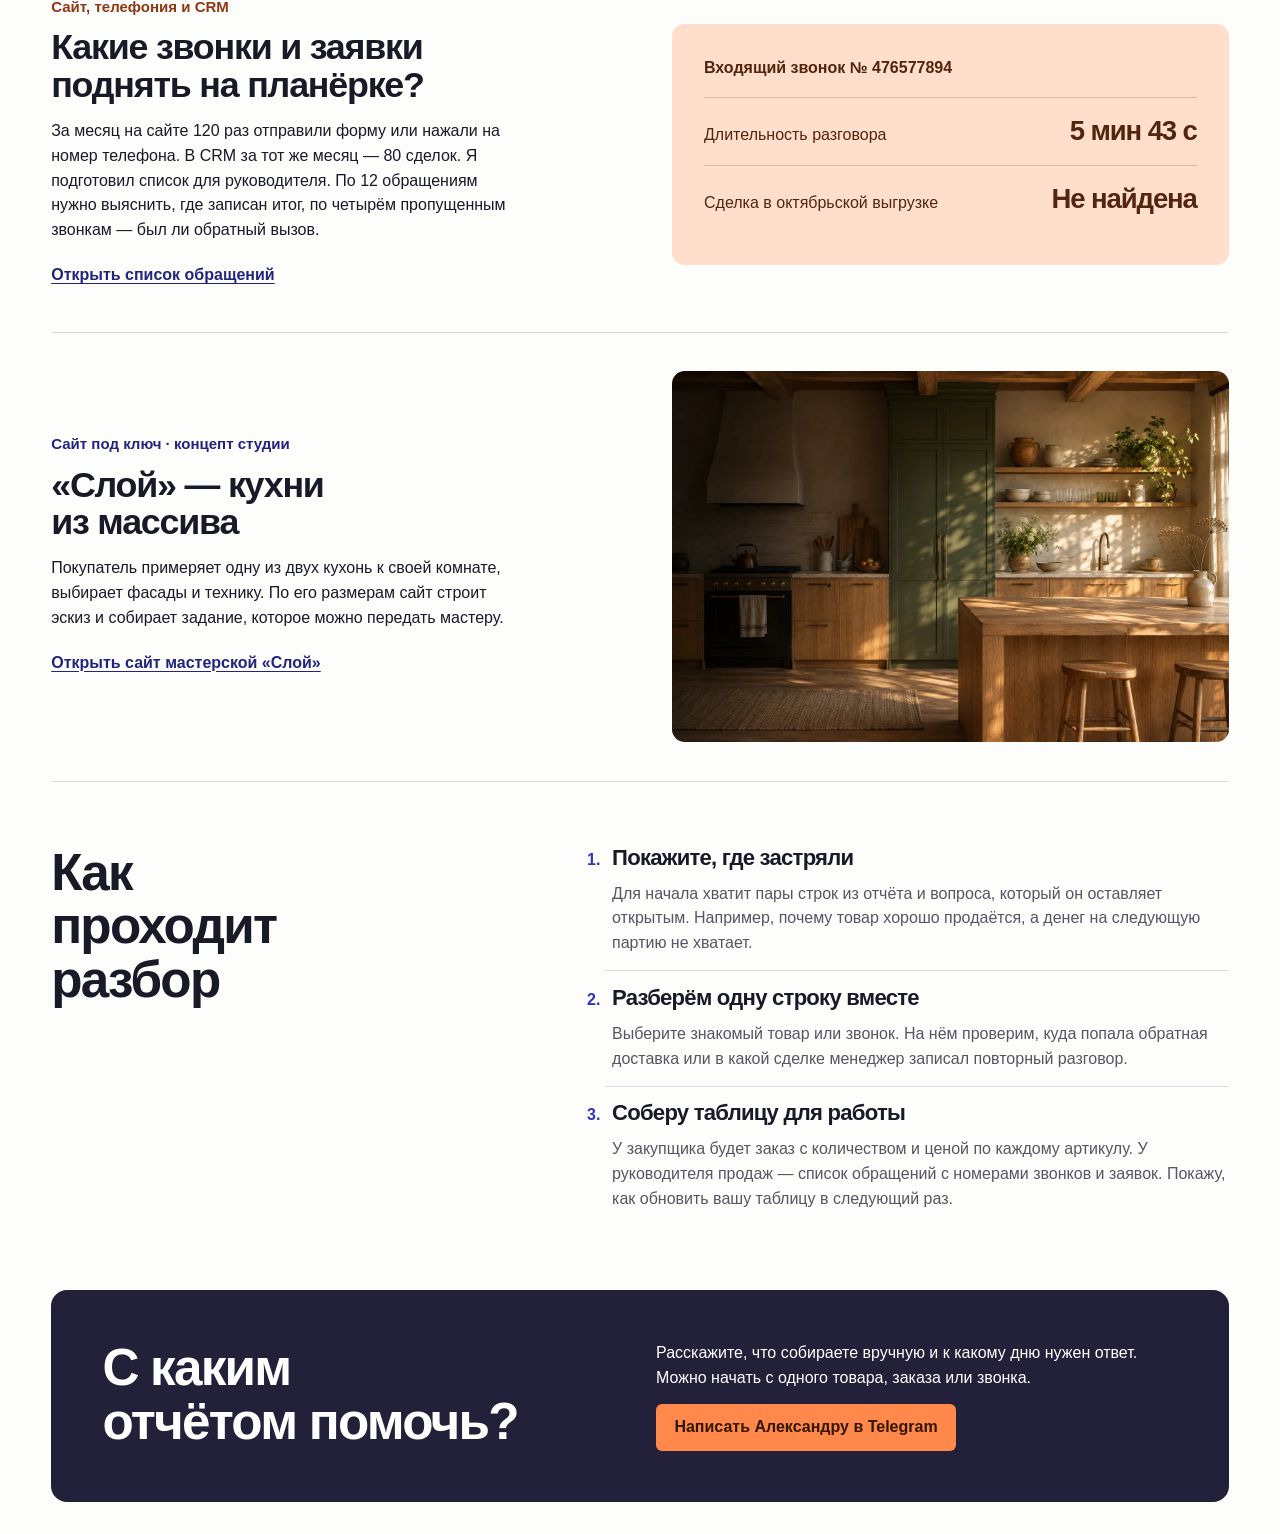
==== commit 799d623a: "Publish Sloy collections and interactive kitchen sketches" ====
--- a/index.html
+++ b/index.html
@@ -55,7 +55,7 @@
     <div class="work-copy">
       <p class="case-domain">Сайт под ключ · концепт студии</p>
       <h3><a href="sloy/">«Слой» — кухни из массива</a></h3>
-      <p>Покупатель выбирает фасад, указывает планировку и размеры своей кухни. Сайт собирает всё в одно задание, которое можно скачать и передать мастеру для расчёта.</p>
+      <p>Покупатель примеряет одну из двух кухонь к своей комнате, выбирает фасады и технику. По его размерам сайт строит эскиз и собирает задание, которое можно передать мастеру.</p>
       <a class="case-link" href="sloy/">Открыть сайт мастерской «Слой»</a>
     </div>
     <a href="sloy/" aria-label="Посмотреть сайт «Слой»"><img src="sloy/assets/kitchen.webp" width="1536" height="1024" loading="lazy" style="display:block;width:100%;height:auto;border-radius:.8rem" alt="Дубовый остров и оливковые фасады кухни из коллекции «Тихий дом»"></a>
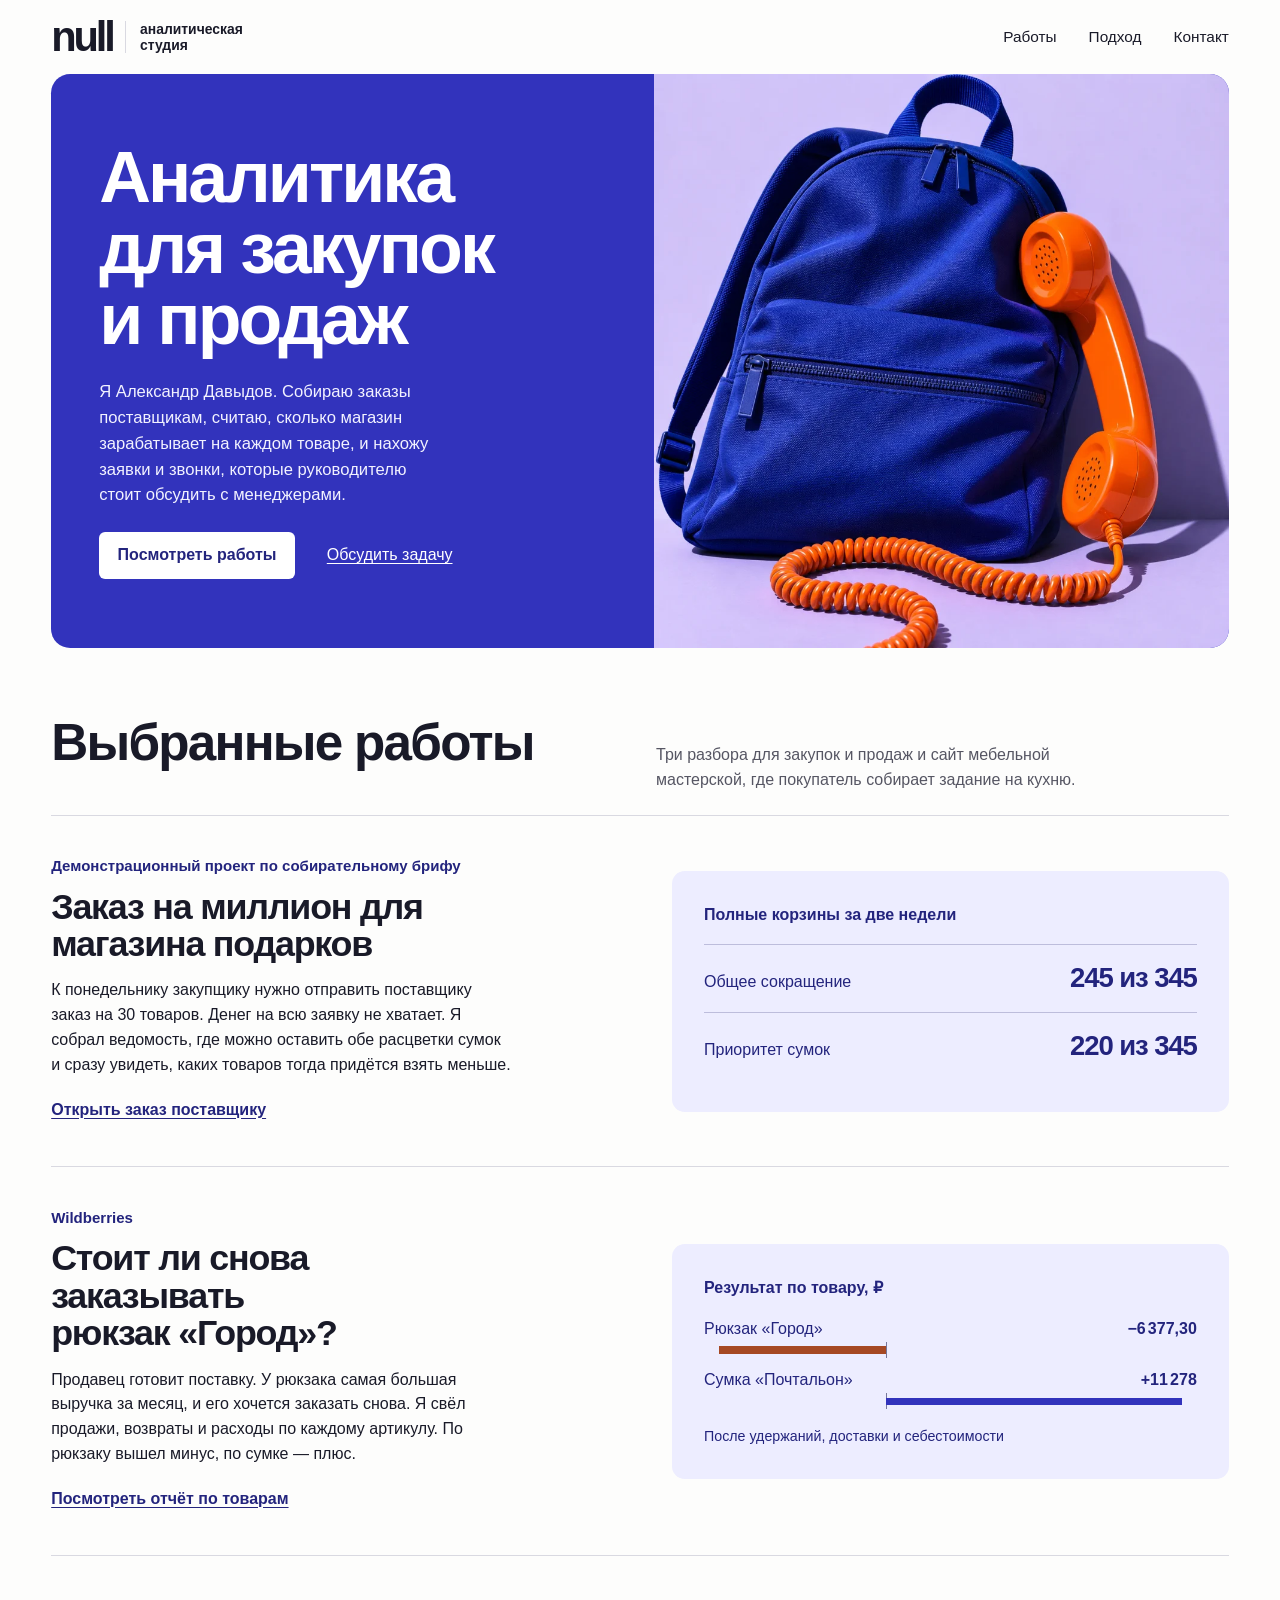
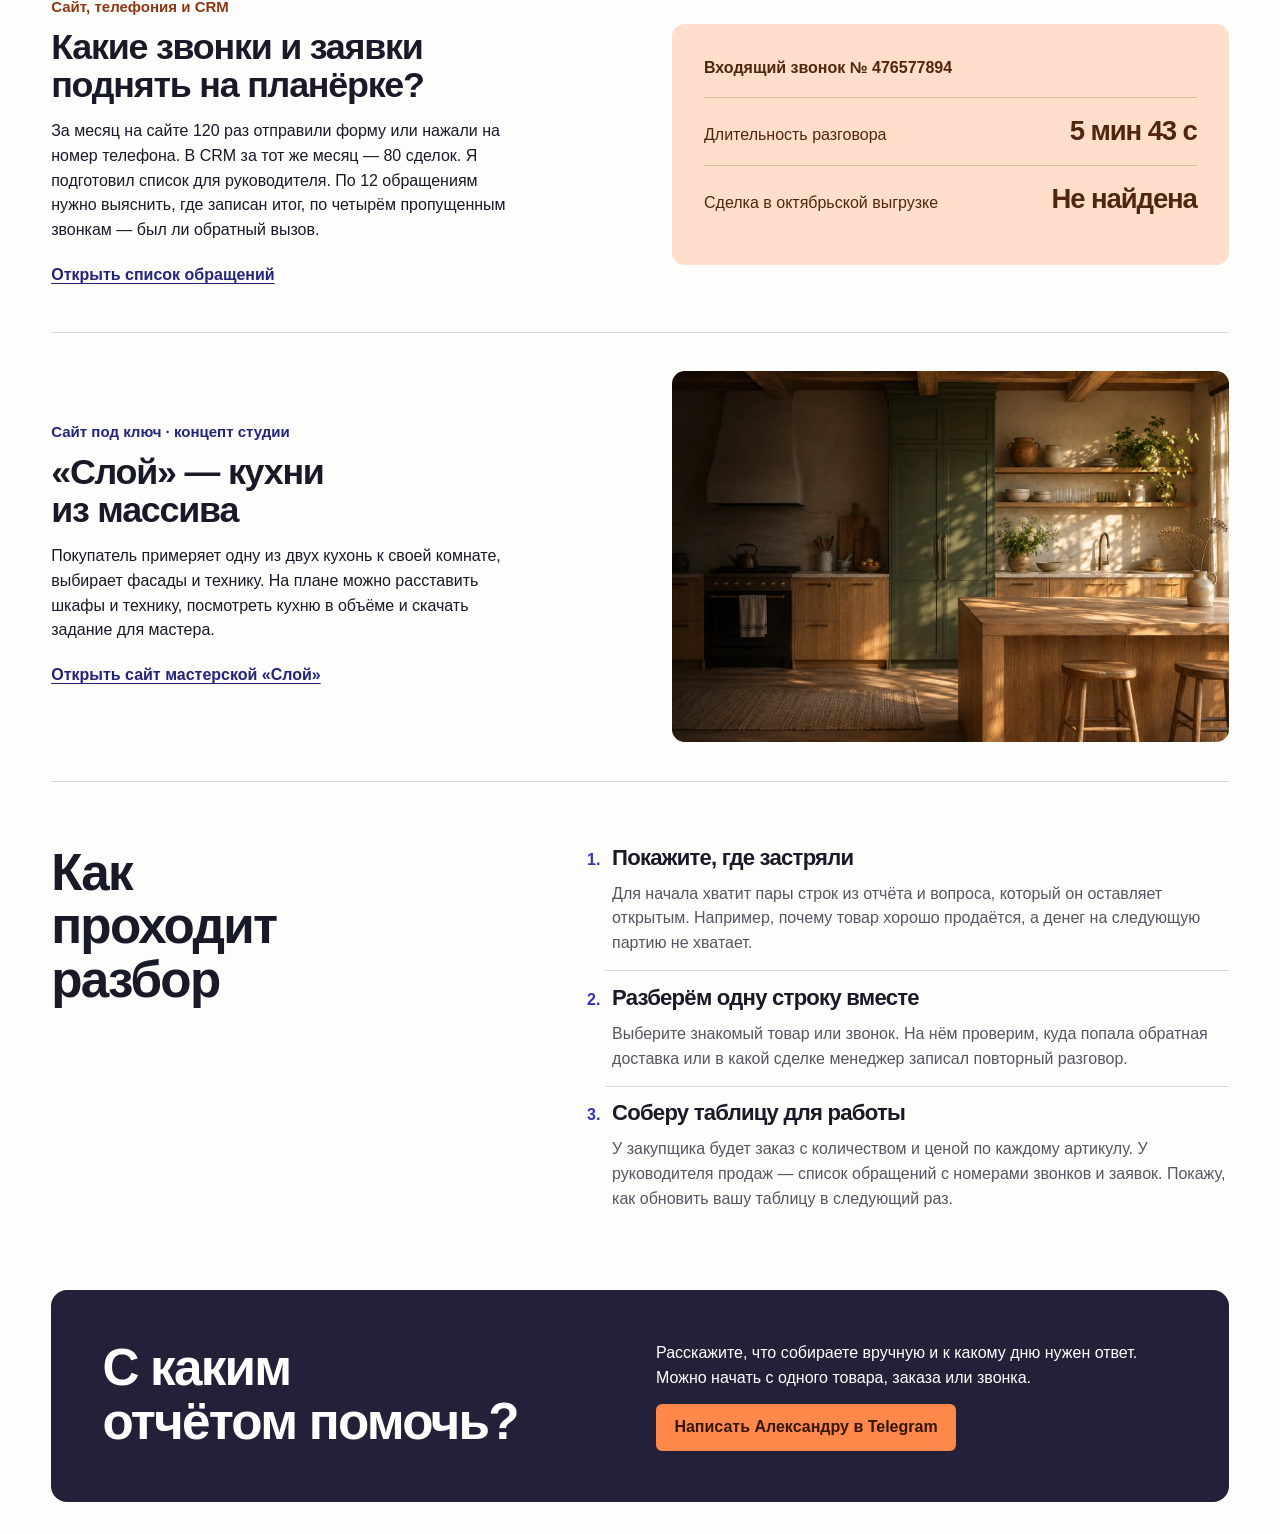
==== commit 9a72fde6: "Publish cabinet and appliance layout planner for Sloy" ====
--- a/index.html
+++ b/index.html
@@ -55,7 +55,7 @@
     <div class="work-copy">
       <p class="case-domain">Сайт под ключ · концепт студии</p>
       <h3><a href="sloy/">«Слой» — кухни из массива</a></h3>
-      <p>Покупатель примеряет одну из двух кухонь к своей комнате, выбирает фасады и технику. По его размерам сайт строит эскиз и собирает задание, которое можно передать мастеру.</p>
+      <p>Покупатель примеряет одну из двух кухонь к своей комнате, выбирает фасады и технику. На плане можно расставить шкафы и технику, посмотреть кухню в объёме и скачать задание для мастера.</p>
       <a class="case-link" href="sloy/">Открыть сайт мастерской «Слой»</a>
     </div>
     <a href="sloy/" aria-label="Посмотреть сайт «Слой»"><img src="sloy/assets/kitchen.webp" width="1536" height="1024" loading="lazy" style="display:block;width:100%;height:auto;border-radius:.8rem" alt="Дубовый остров и оливковые фасады кухни из коллекции «Тихий дом»"></a>
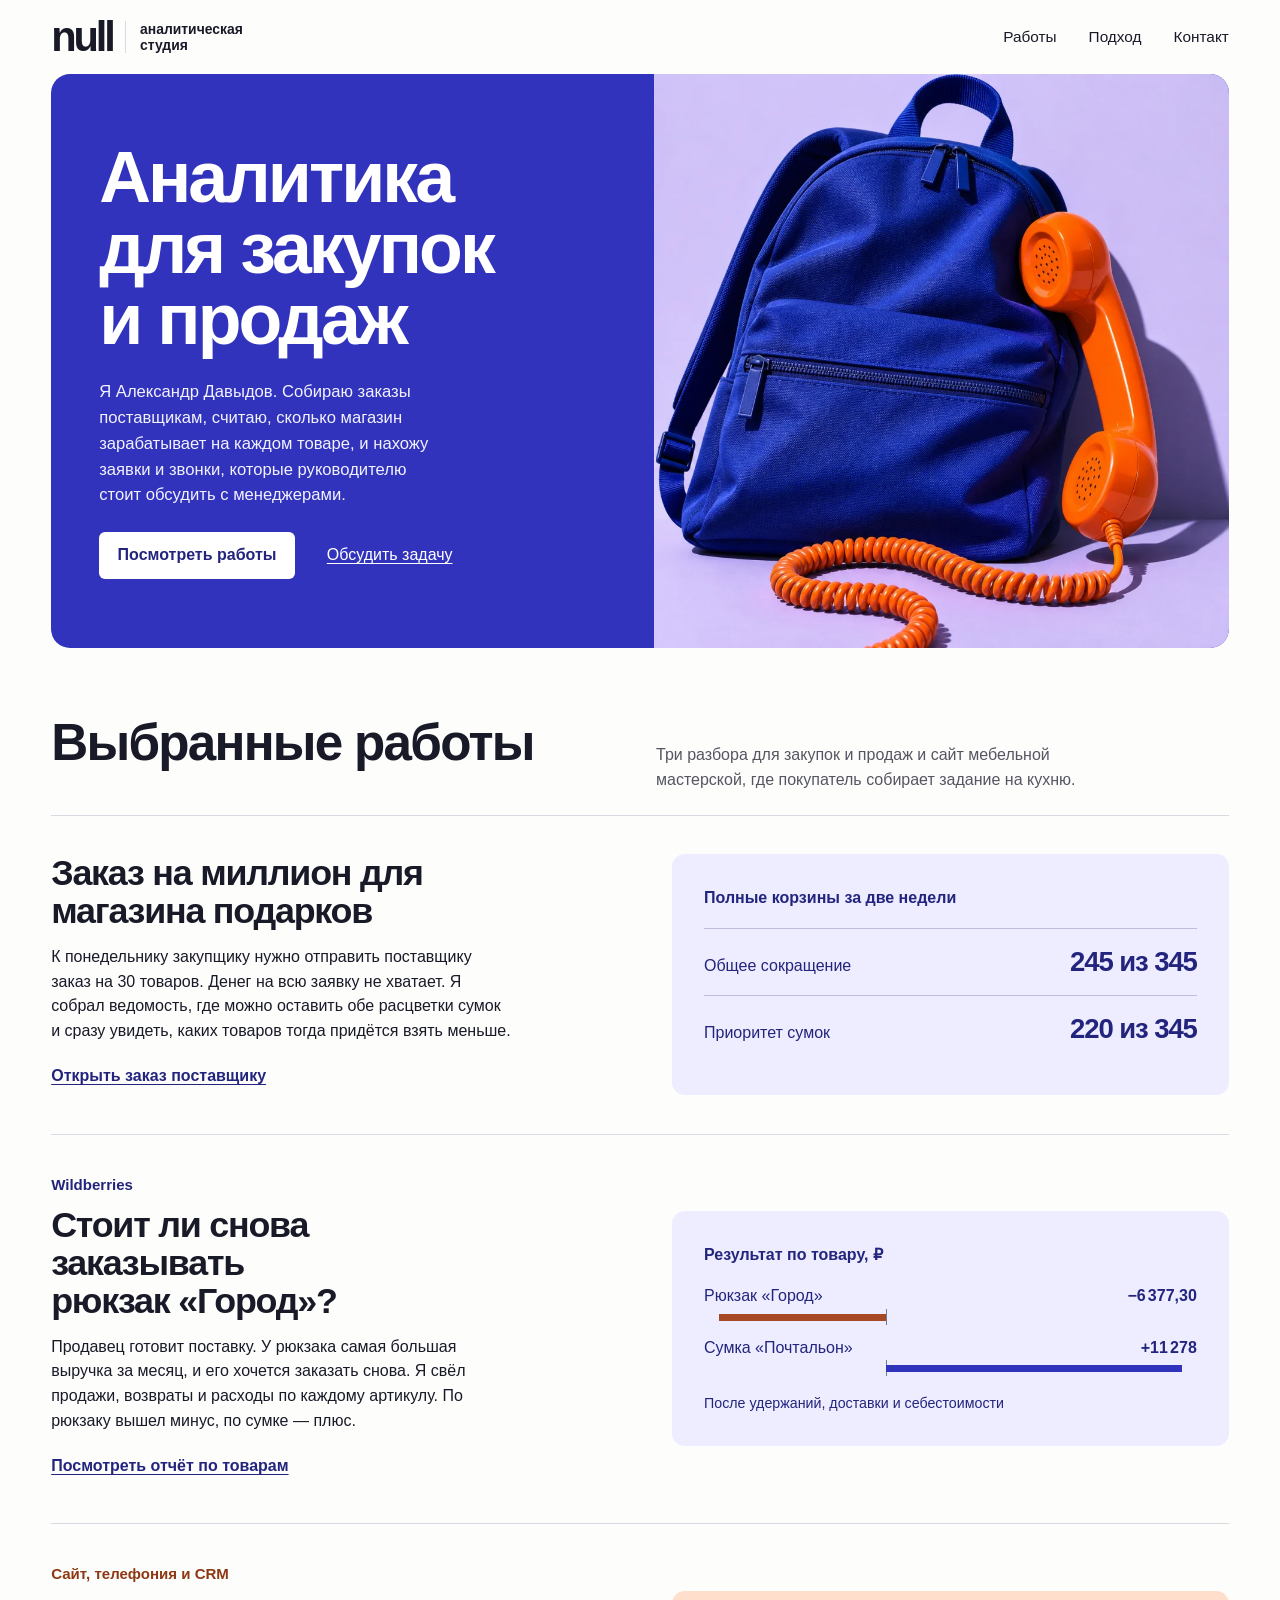
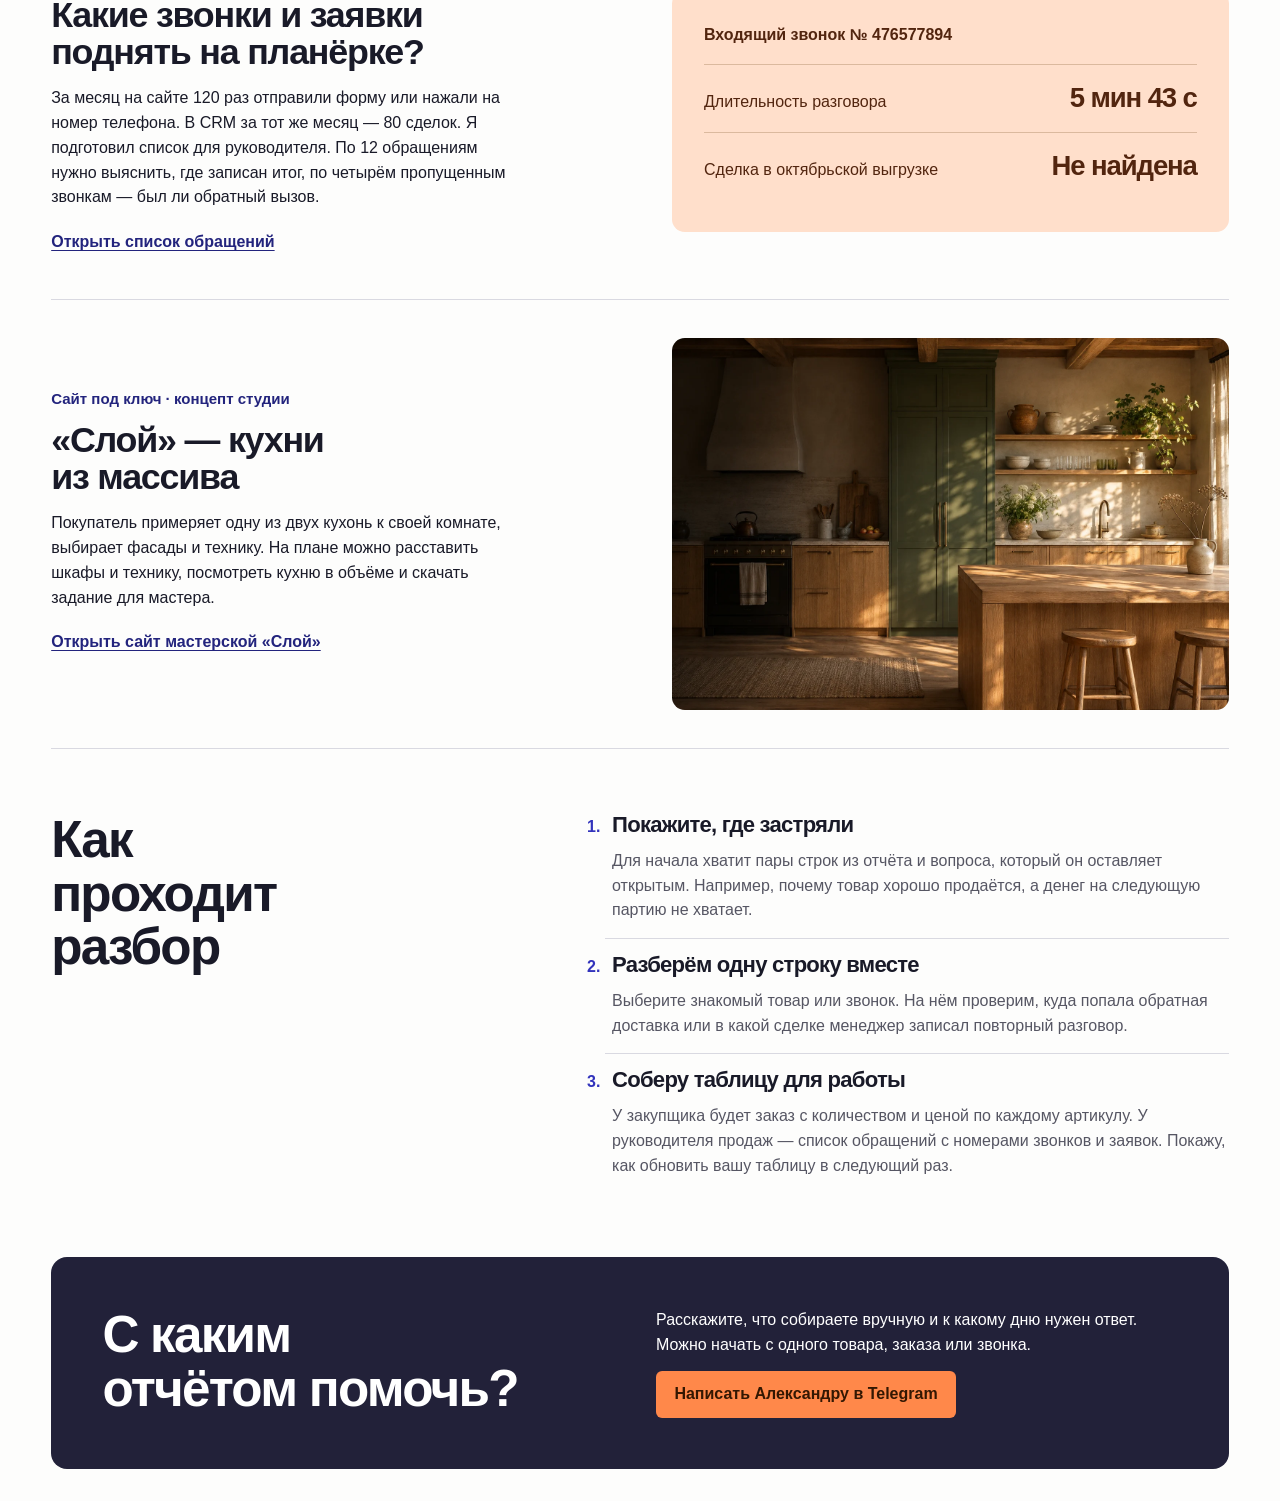
==== commit 225476a5: "Simplify case copy and move receipt attribution to sources" ====
--- a/index.html
+++ b/index.html
@@ -14,7 +14,6 @@
   </header>
   <article class="work work-goods">
     <div class="work-copy">
-      <p class="case-domain">Демонстрационный проект по собирательному брифу</p>
       <h3><a href="gift-shop-order.html">Заказ на миллион для магазина подарков</a></h3>
       <p>К понедельнику закупщику нужно отправить поставщику заказ на 30 товаров. Денег на всю заявку не хватает. Я собрал ведомость, где можно оставить обе расцветки сумок и сразу увидеть, каких товаров тогда придётся взять меньше.</p>
       <a class="case-link" href="gift-shop-order.html">Открыть заказ поставщику</a>
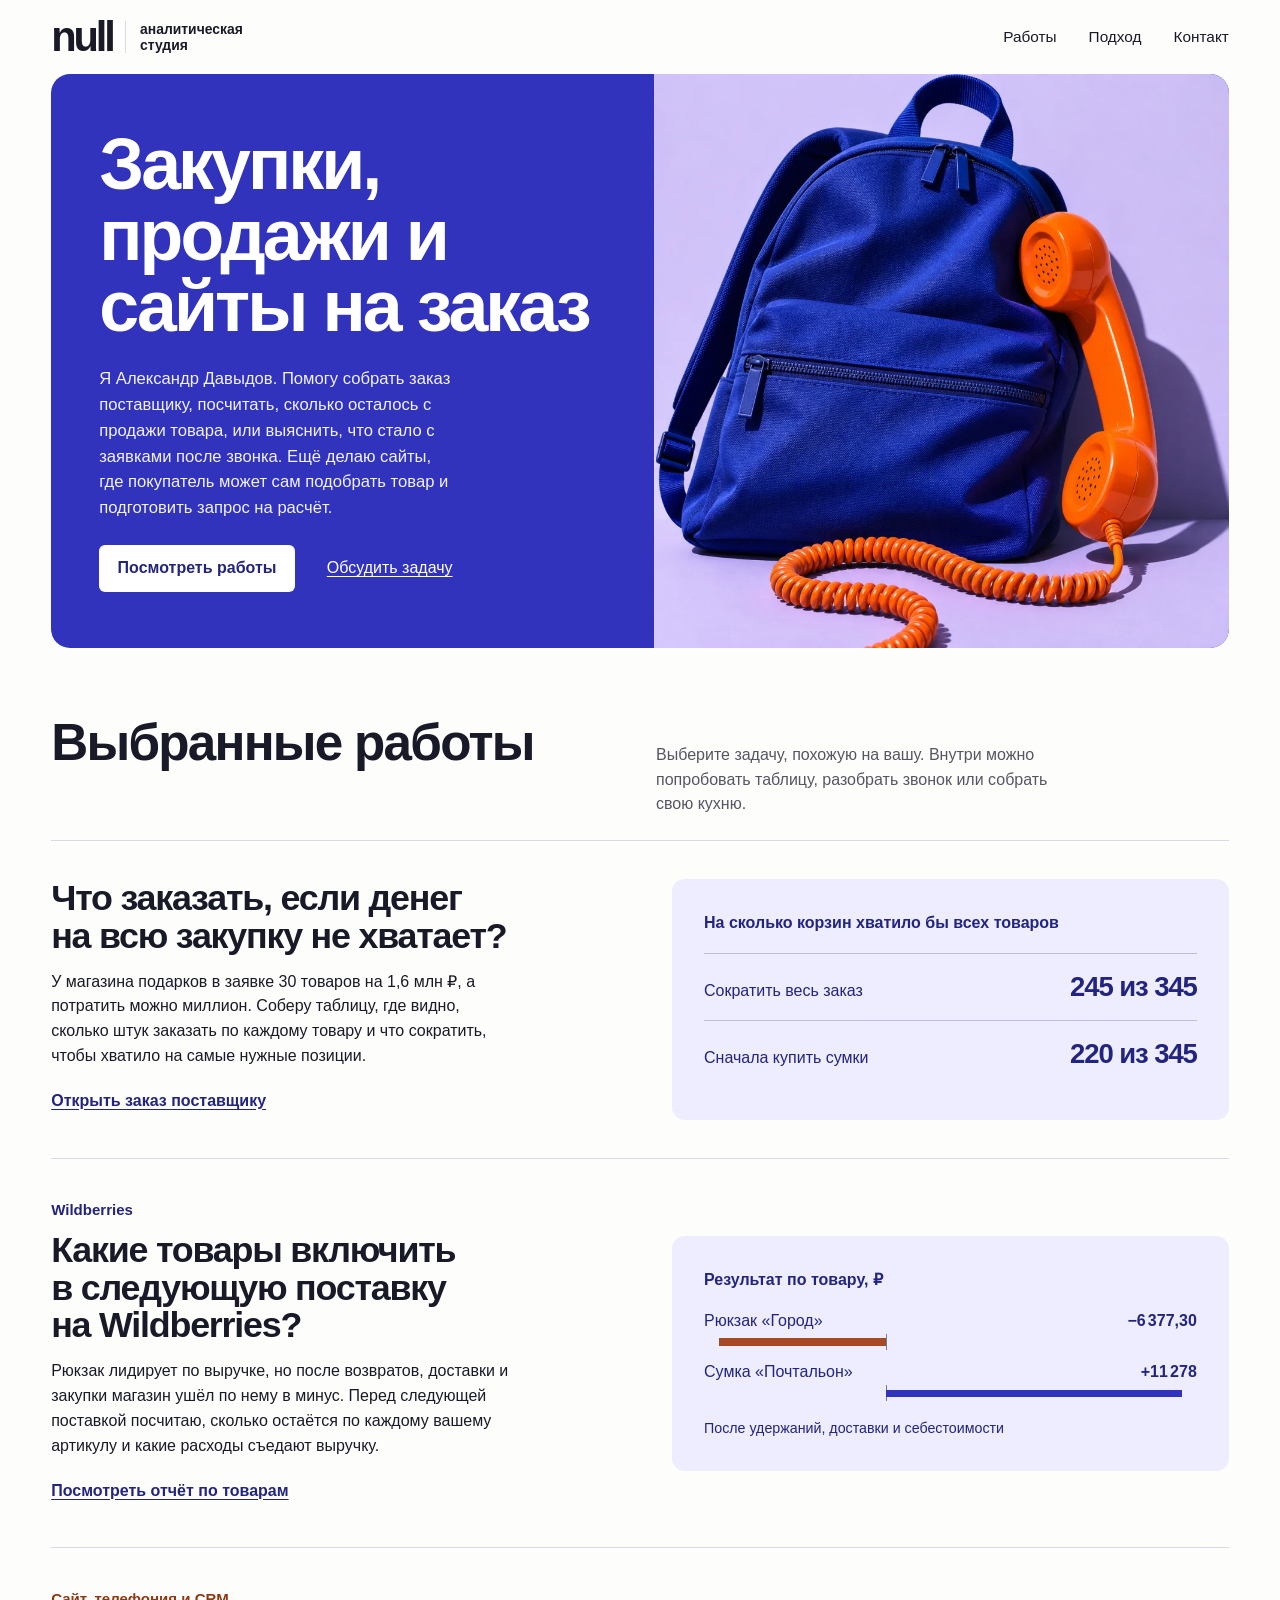
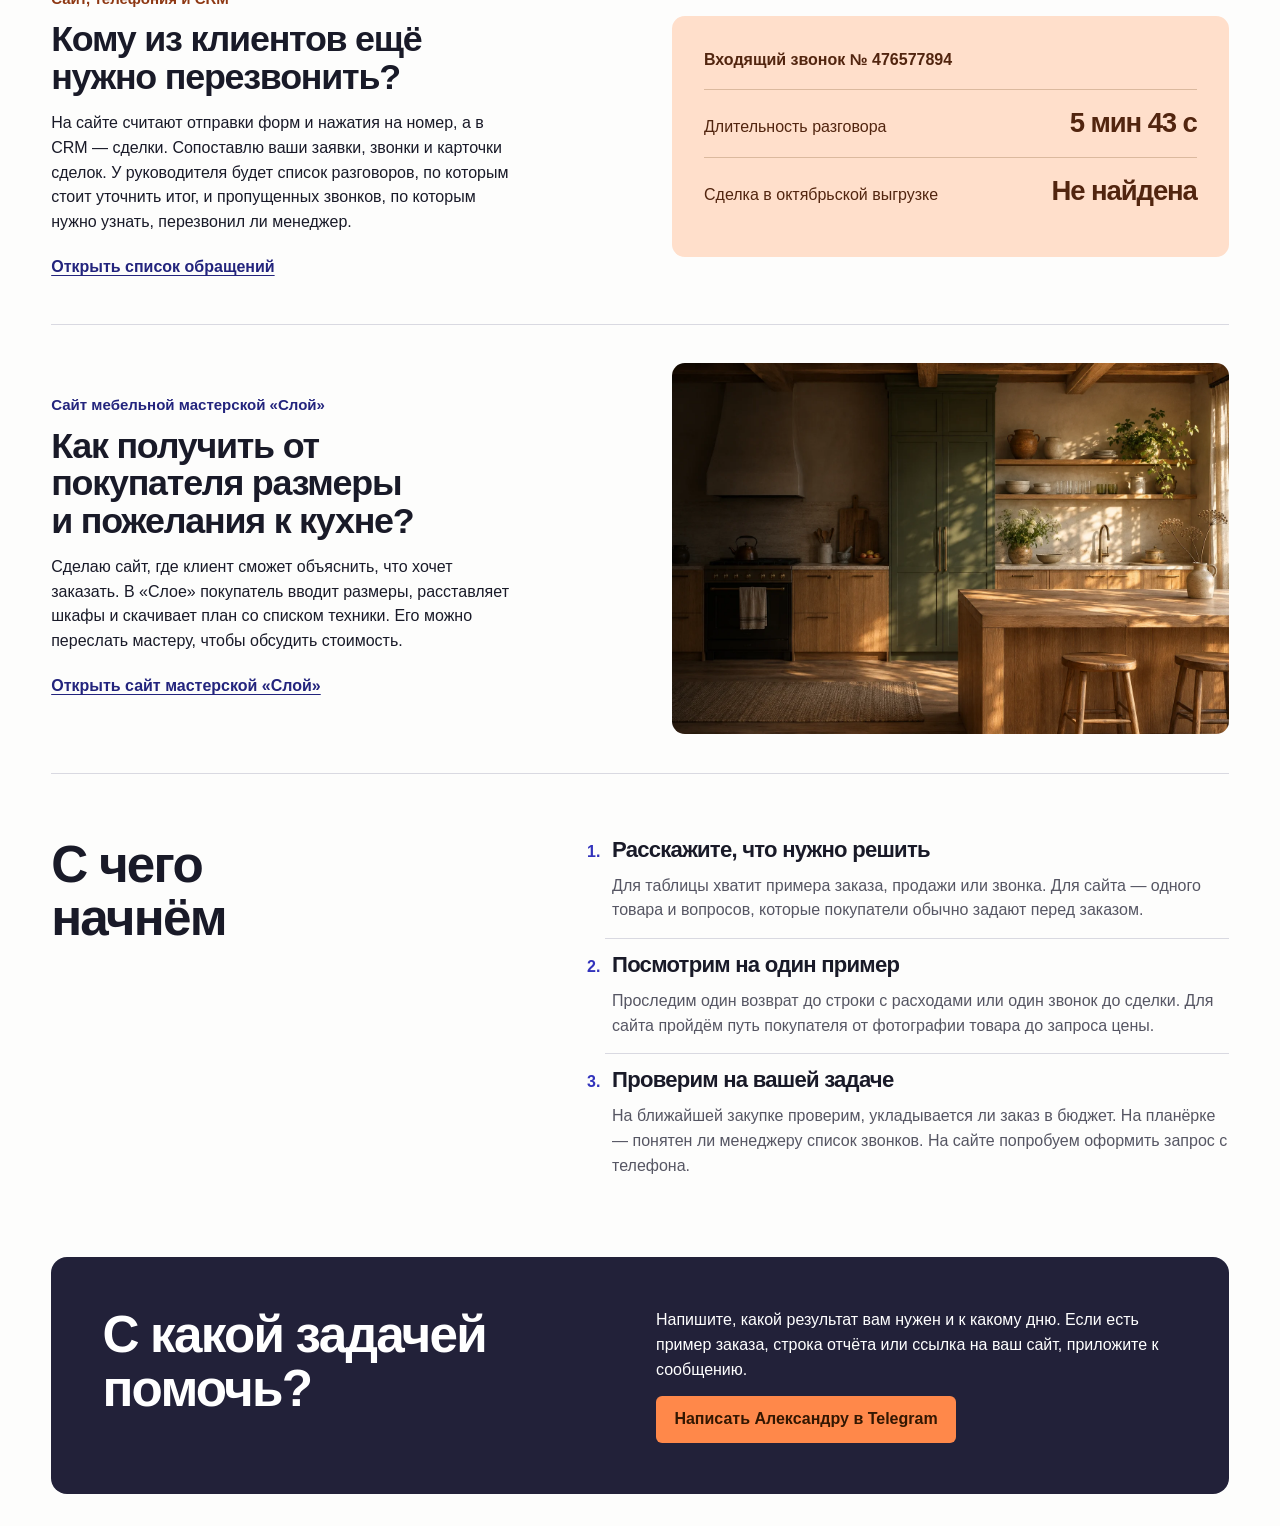
==== commit 2b32af68: "Publish customer-focused copy across all four portfolio cases" ====
--- a/index.html
+++ b/index.html
@@ -1,7 +1,7 @@
-<!doctype html><html lang="ru"><head><meta charset="utf-8"><meta name="viewport" content="width=device-width,initial-scale=1"><title>Аналитическая студия Александра Давыдова · null</title><meta name="description" content="Аналитическая студия Александра Давыдова. Разбор экономики товаров, сверка обращений с CRM и закупка в пределах бюджета."><link rel="stylesheet" href="style.css?v=4"></head><body class="home"><nav aria-label="Основное меню"><a class="brand" href="index.html" aria-label="Студия null, главная">null<span>аналитическая студия</span></a><div><a href="#cases">Работы</a><a href="#approach">Подход</a><a href="#contact">Контакт</a></div></nav><main><header class="studio-intro">
+<!doctype html><html lang="ru"><head><meta charset="utf-8"><meta name="viewport" content="width=device-width,initial-scale=1"><title>Аналитическая студия Александра Давыдова · null</title><meta name="description" content="Собрать заказ поставщику, посчитать заработок по товарам, найти звонки для проверки или сделать сайт с подбором товара."><link rel="stylesheet" href="style.css?v=4"></head><body class="home"><nav aria-label="Основное меню"><a class="brand" href="index.html" aria-label="Студия null, главная">null<span>аналитическая студия</span></a><div><a href="#cases">Работы</a><a href="#approach">Подход</a><a href="#contact">Контакт</a></div></nav><main><header class="studio-intro">
   <div class="hero-copy">
-    <h1>Аналитика для закупок и продаж</h1>
-    <p>Я Александр Давыдов. Собираю заказы поставщикам, считаю, сколько магазин зарабатывает на каждом товаре, и нахожу заявки и звонки, которые руководителю стоит обсудить с менеджерами.</p>
+    <h1>Закупки, продажи и сайты на заказ</h1>
+    <p>Я Александр Давыдов. Помогу собрать заказ поставщику, посчитать, сколько осталось с продажи товара, или выяснить, что стало с заявками после звонка. Ещё делаю сайты, где покупатель может сам подобрать товар и подготовить запрос на расчёт.</p>
     <div class="actions"><a class="button" href="#cases">Посмотреть работы</a><a href="#contact">Обсудить задачу</a></div>
   </div>
   <img class="hero-art" src="studio-still-life.webp" width="960" height="960" fetchpriority="high" alt="Синий рюкзак и оранжевая телефонная трубка">
@@ -10,24 +10,24 @@
 <section id="cases" class="portfolio">
   <header class="section-head">
     <h2>Выбранные работы</h2>
-    <p>Три разбора для закупок и продаж и сайт мебельной мастерской, где покупатель собирает задание на кухню.</p>
+    <p>Выберите задачу, похожую на вашу. Внутри можно попробовать таблицу, разобрать звонок или собрать свою кухню.</p>
   </header>
   <article class="work work-goods">
     <div class="work-copy">
-      <h3><a href="gift-shop-order.html">Заказ на миллион для магазина подарков</a></h3>
-      <p>К понедельнику закупщику нужно отправить поставщику заказ на 30 товаров. Денег на всю заявку не хватает. Я собрал ведомость, где можно оставить обе расцветки сумок и сразу увидеть, каких товаров тогда придётся взять меньше.</p>
+      <h3><a href="gift-shop-order.html">Что заказать, если денег на всю закупку не хватает?</a></h3>
+      <p>У магазина подарков в заявке 30 товаров на 1,6 млн ₽, а потратить можно миллион. Соберу таблицу, где видно, сколько штук заказать по каждому товару и что сократить, чтобы хватило на самые нужные позиции.</p>
       <a class="case-link" href="gift-shop-order.html">Открыть заказ поставщику</a>
     </div>
-    <figure class="sample calls purchase-sample"><figcaption>Полные корзины за две недели</figcaption><dl>
-      <div><dt>Общее сокращение</dt><dd>245 из 345</dd></div>
-      <div><dt>Приоритет сумок</dt><dd>220 из 345</dd></div>
+    <figure class="sample calls purchase-sample"><figcaption>На сколько корзин хватило бы всех товаров</figcaption><dl>
+      <div><dt>Сократить весь заказ</dt><dd>245 из 345</dd></div>
+      <div><dt>Сначала купить сумки</dt><dd>220 из 345</dd></div>
     </dl></figure>
   </article>
   <article class="work work-goods">
     <div class="work-copy">
       <p class="case-domain">Wildberries</p>
-      <h3><a href="wildberries.html">Стоит ли снова заказывать рюкзак «Город»?</a></h3>
-      <p>Продавец готовит поставку. У рюкзака самая большая выручка за месяц, и его хочется заказать снова. Я свёл продажи, возвраты и расходы по каждому артикулу. По рюкзаку вышел минус, по сумке — плюс.</p>
+      <h3><a href="wildberries.html">Какие товары включить в следующую поставку на Wildberries?</a></h3>
+      <p>Рюкзак лидирует по выручке, но после возвратов, доставки и закупки магазин ушёл по нему в минус. Перед следующей поставкой посчитаю, сколько остаётся по каждому вашему артикулу и какие расходы съедают выручку.</p>
       <a class="case-link" href="wildberries.html">Посмотреть отчёт по товарам</a>
     </div>
     <figure class="sample goods">
@@ -40,8 +40,8 @@
   <article class="work work-sales">
     <div class="work-copy">
       <p class="case-domain">Сайт, телефония и CRM</p>
-      <h3><a href="funnel.html">Какие звонки и заявки поднять на планёрке?</a></h3>
-      <p>За месяц на сайте 120 раз отправили форму или нажали на номер телефона. В CRM за тот же месяц — 80 сделок. Я подготовил список для руководителя. По 12 обращениям нужно выяснить, где записан итог, по четырём пропущенным звонкам — был ли обратный вызов.</p>
+      <h3><a href="funnel.html">Кому из клиентов ещё нужно перезвонить?</a></h3>
+      <p>На сайте считают отправки форм и нажатия на номер, а в CRM — сделки. Сопоставлю ваши заявки, звонки и карточки сделок. У руководителя будет список разговоров, по которым стоит уточнить итог, и пропущенных звонков, по которым нужно узнать, перезвонил ли менеджер.</p>
       <a class="case-link" href="funnel.html">Открыть список обращений</a>
     </div>
     <figure class="sample calls">
@@ -52,9 +52,9 @@
   </article>
   <article class="work" id="sloy">
     <div class="work-copy">
-      <p class="case-domain">Сайт под ключ · концепт студии</p>
-      <h3><a href="sloy/">«Слой» — кухни из массива</a></h3>
-      <p>Покупатель примеряет одну из двух кухонь к своей комнате, выбирает фасады и технику. На плане можно расставить шкафы и технику, посмотреть кухню в объёме и скачать задание для мастера.</p>
+      <p class="case-domain">Сайт мебельной мастерской «Слой»</p>
+      <h3><a href="sloy/">Как получить от покупателя размеры и пожелания к кухне?</a></h3>
+      <p>Сделаю сайт, где клиент сможет объяснить, что хочет заказать. В «Слое» покупатель вводит размеры, расставляет шкафы и скачивает план со списком техники. Его можно переслать мастеру, чтобы обсудить стоимость.</p>
       <a class="case-link" href="sloy/">Открыть сайт мастерской «Слой»</a>
     </div>
     <a href="sloy/" aria-label="Посмотреть сайт «Слой»"><img src="sloy/assets/kitchen.webp" width="1536" height="1024" loading="lazy" style="display:block;width:100%;height:auto;border-radius:.8rem" alt="Дубовый остров и оливковые фасады кухни из коллекции «Тихий дом»"></a>
@@ -62,17 +62,17 @@
 </section>
 
 <section id="approach" class="approach">
-  <h2>Как проходит разбор</h2>
+  <h2>С чего начнём</h2>
   <ol>
-    <li><h3>Покажите, где застряли</h3><p>Для начала хватит пары строк из отчёта и вопроса, который он оставляет открытым. Например, почему товар хорошо продаётся, а денег на следующую партию не хватает.</p></li>
-    <li><h3>Разберём одну строку вместе</h3><p>Выберите знакомый товар или звонок. На нём проверим, куда попала обратная доставка или в какой сделке менеджер записал повторный разговор.</p></li>
-    <li><h3>Соберу таблицу для работы</h3><p>У закупщика будет заказ с количеством и ценой по каждому артикулу. У руководителя продаж — список обращений с номерами звонков и заявок. Покажу, как обновить вашу таблицу в следующий раз.</p></li>
+    <li><h3>Расскажите, что нужно решить</h3><p>Для таблицы хватит примера заказа, продажи или звонка. Для сайта — одного товара и вопросов, которые покупатели обычно задают перед заказом.</p></li>
+    <li><h3>Посмотрим на один пример</h3><p>Проследим один возврат до строки с расходами или один звонок до сделки. Для сайта пройдём путь покупателя от фотографии товара до запроса цены.</p></li>
+    <li><h3>Проверим на вашей задаче</h3><p>На ближайшей закупке проверим, укладывается ли заказ в бюджет. На планёрке — понятен ли менеджеру список звонков. На сайте попробуем оформить запрос с телефона.</p></li>
   </ol>
 </section>
 
 <section id="contact" class="studio-contact">
-  <h2>С каким отчётом помочь?</h2>
-  <div><p>Расскажите, что собираете вручную и к какому дню нужен ответ. Можно начать с одного товара, заказа или звонка.</p>
+  <h2>С какой задачей помочь?</h2>
+  <div><p>Напишите, какой результат вам нужен и к какому дню. Если есть пример заказа, строка отчёта или ссылка на ваш сайт, приложите к сообщению.</p>
   <a class="button" href="https://t.me/Datalake">Написать Александру в Telegram</a></div>
 </section>
 </main><script>document.querySelectorAll('select').forEach(s=>s.addEventListener('change',()=>{s.closest('section').querySelectorAll('[data-panel]').forEach(e=>e.hidden=e.dataset.panel!==s.value)}));</script></body></html>
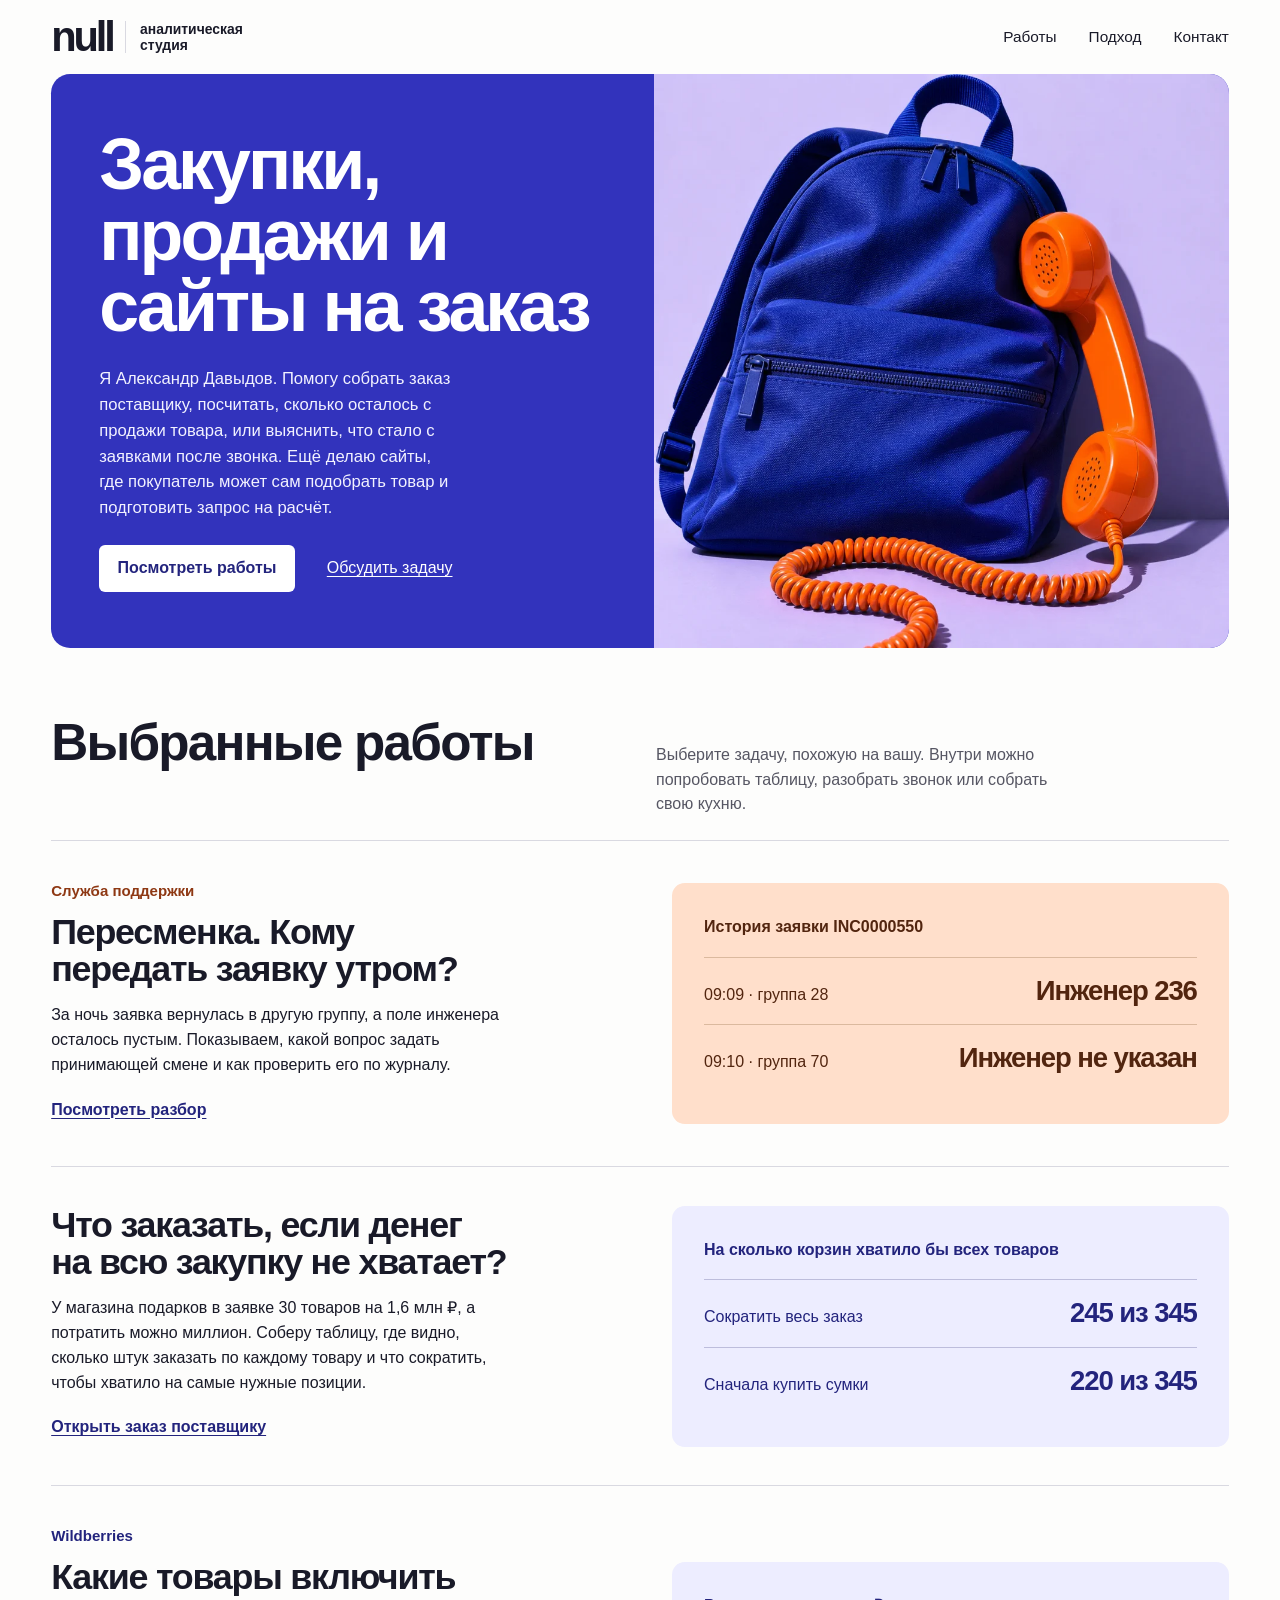
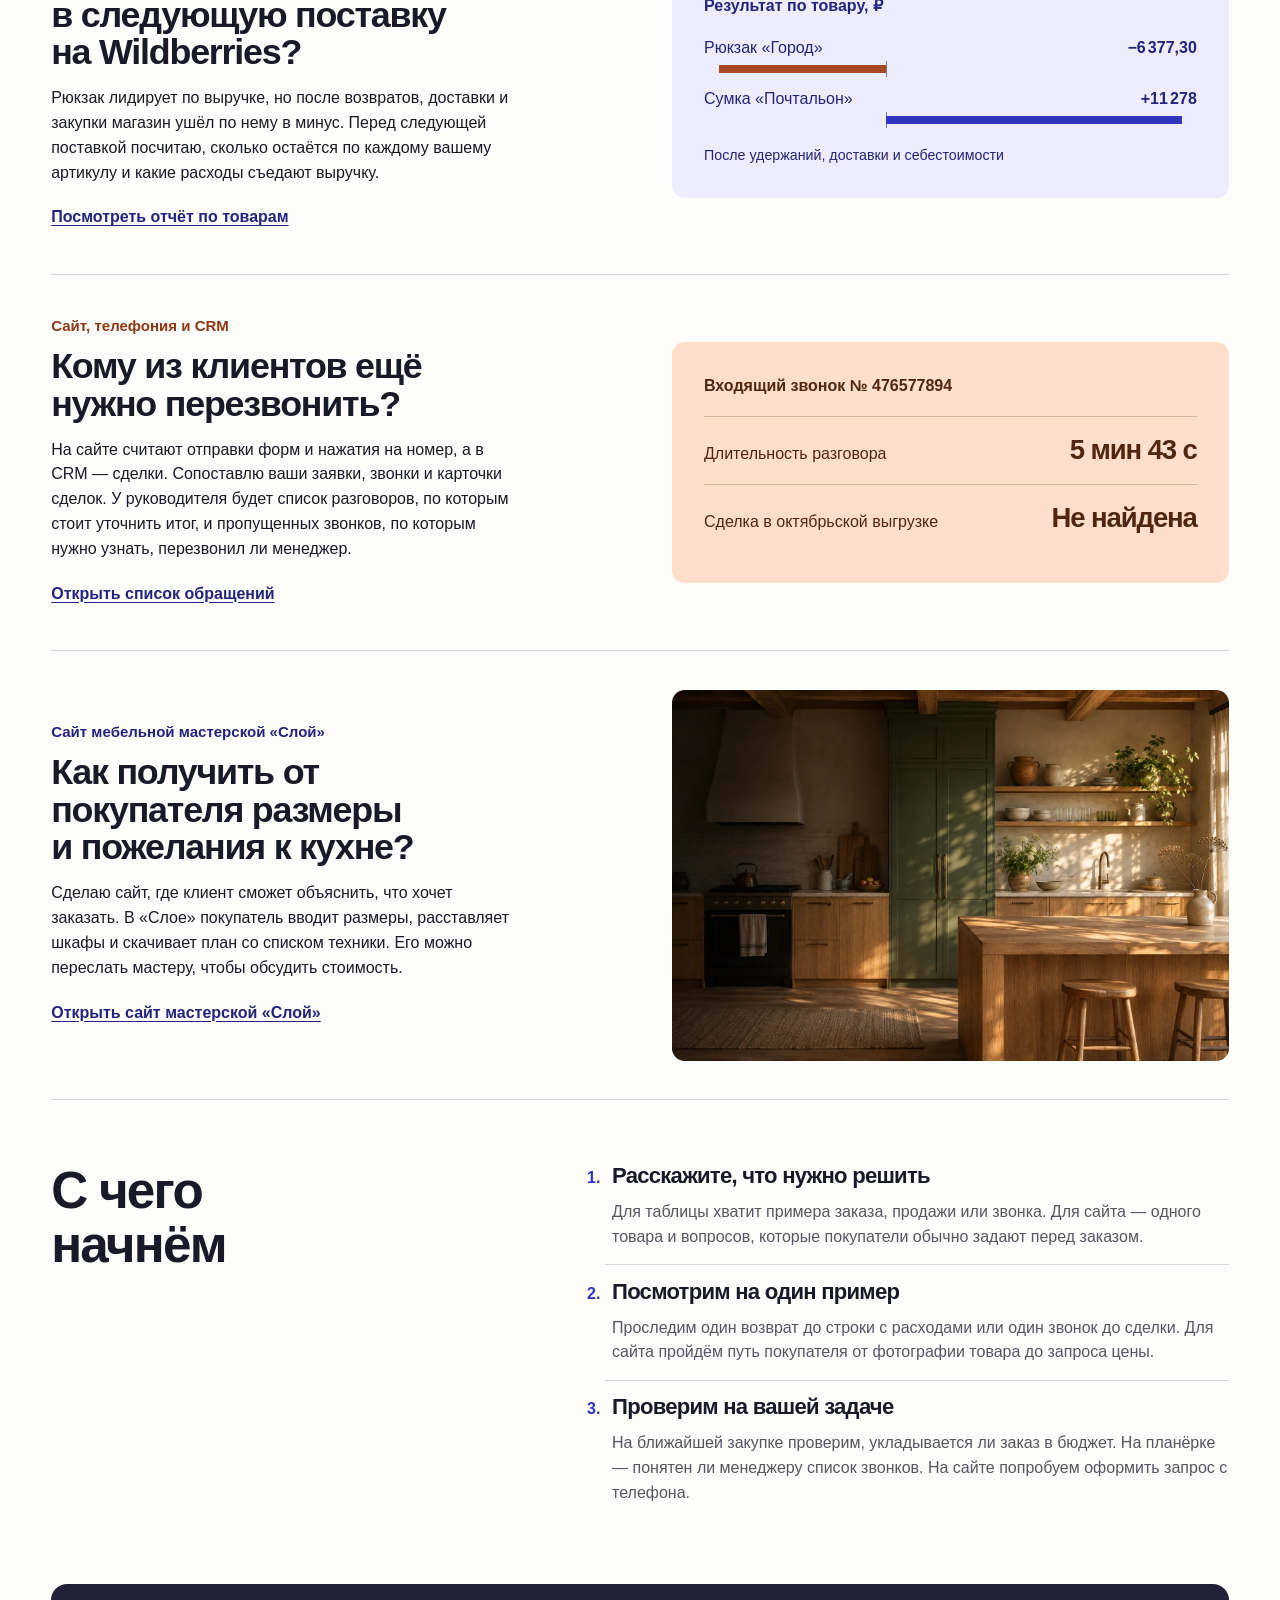
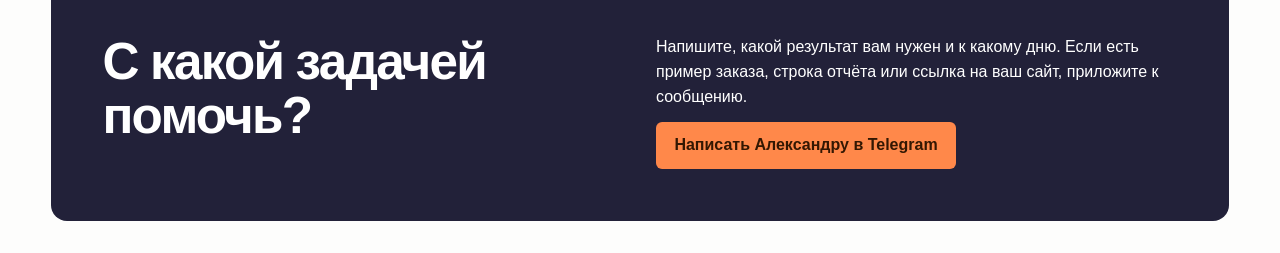
==== commit e8e48af6: "Publish shift handoff case and feature it in the portfolio" ====
--- a/index.html
+++ b/index.html
@@ -12,6 +12,19 @@
     <h2>Выбранные работы</h2>
     <p>Выберите задачу, похожую на вашу. Внутри можно попробовать таблицу, разобрать звонок или собрать свою кухню.</p>
   </header>
+  <article class="work work-sales" id="shift-handoff">
+    <div class="work-copy">
+      <p class="case-domain">Служба поддержки</p>
+      <h3><a href="shift-handoff.html">Пересменка. Кому передать заявку утром?</a></h3>
+      <p>За ночь заявка вернулась в другую группу, а поле инженера осталось пустым. Показываем, какой вопрос задать принимающей смене и как проверить его по журналу.</p>
+      <a class="case-link" href="shift-handoff.html">Посмотреть разбор</a>
+    </div>
+    <figure class="sample calls">
+      <figcaption>История заявки INC0000550</figcaption>
+      <dl><div><dt>09:09 · группа 28</dt><dd>Инженер 236</dd></div>
+      <div><dt>09:10 · группа 70</dt><dd>Инженер не указан</dd></div></dl>
+    </figure>
+  </article>
   <article class="work work-goods">
     <div class="work-copy">
       <h3><a href="gift-shop-order.html">Что заказать, если денег на всю закупку не хватает?</a></h3>
